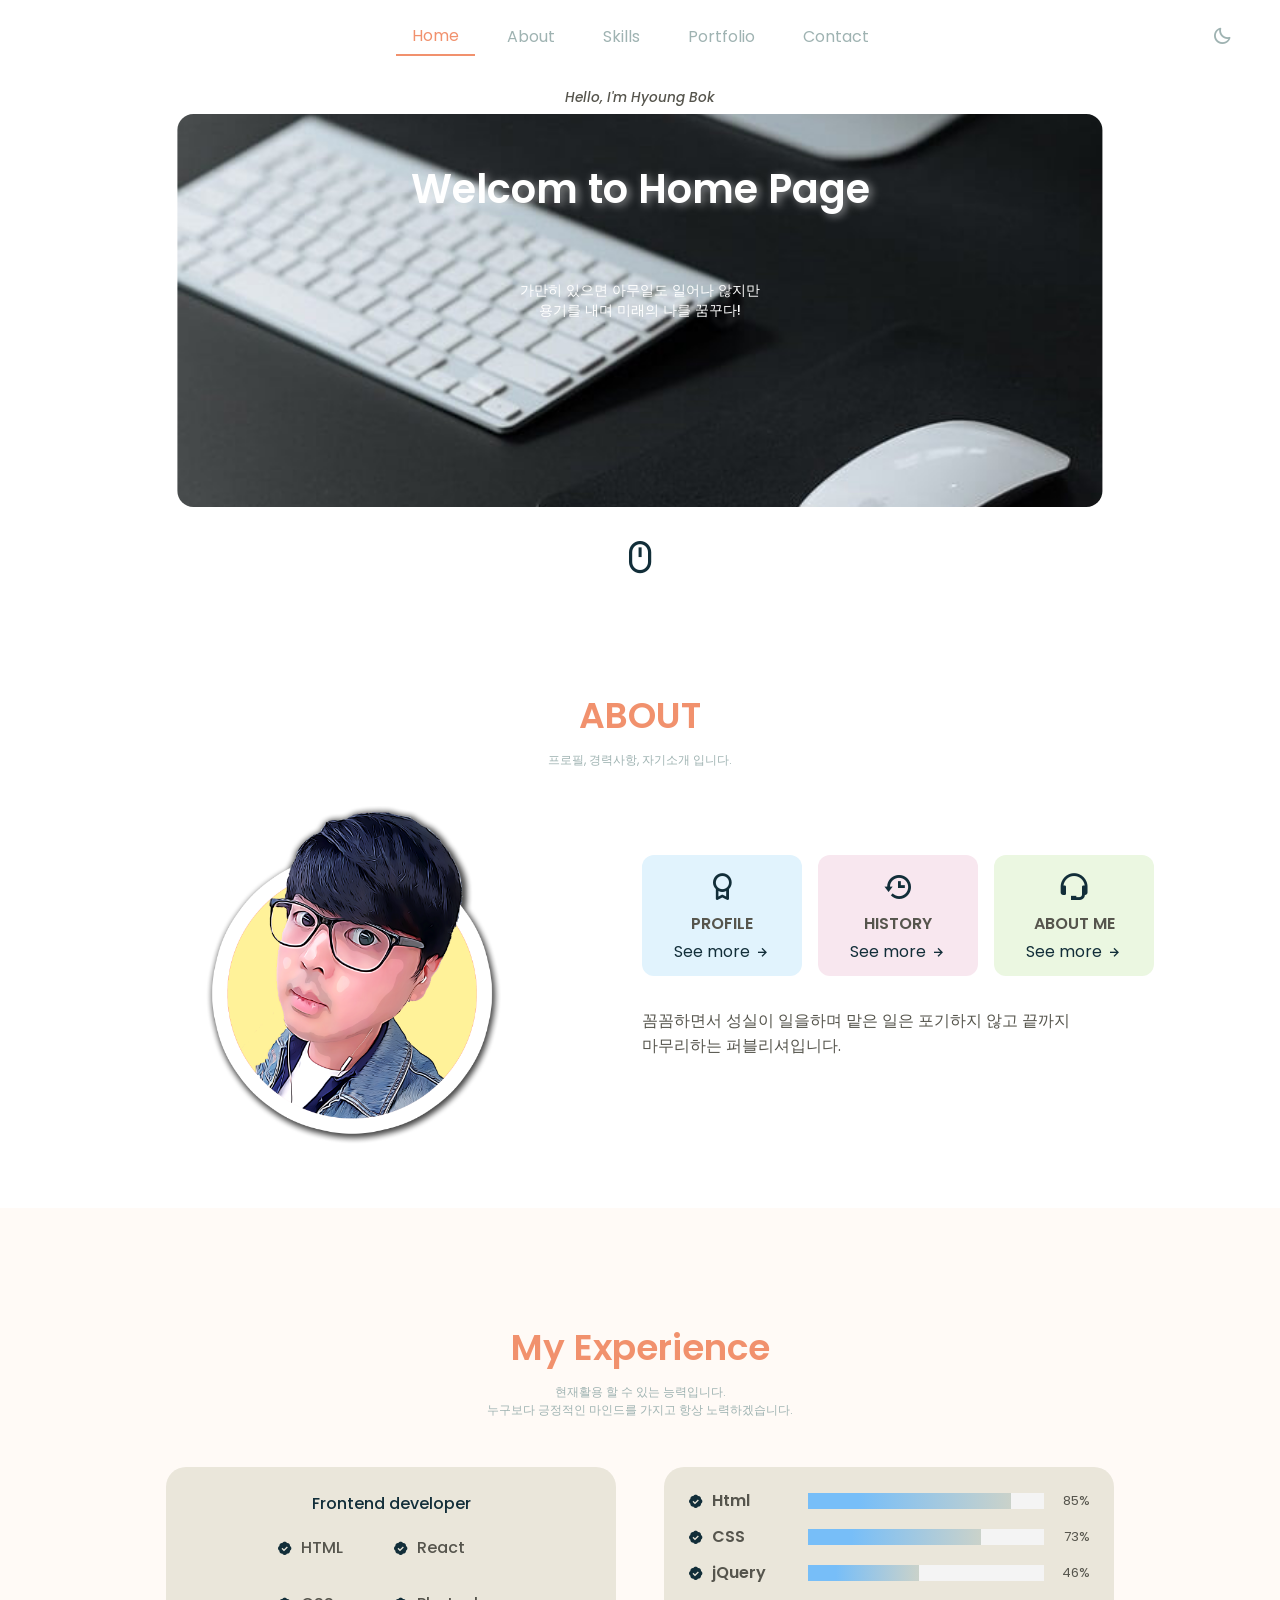
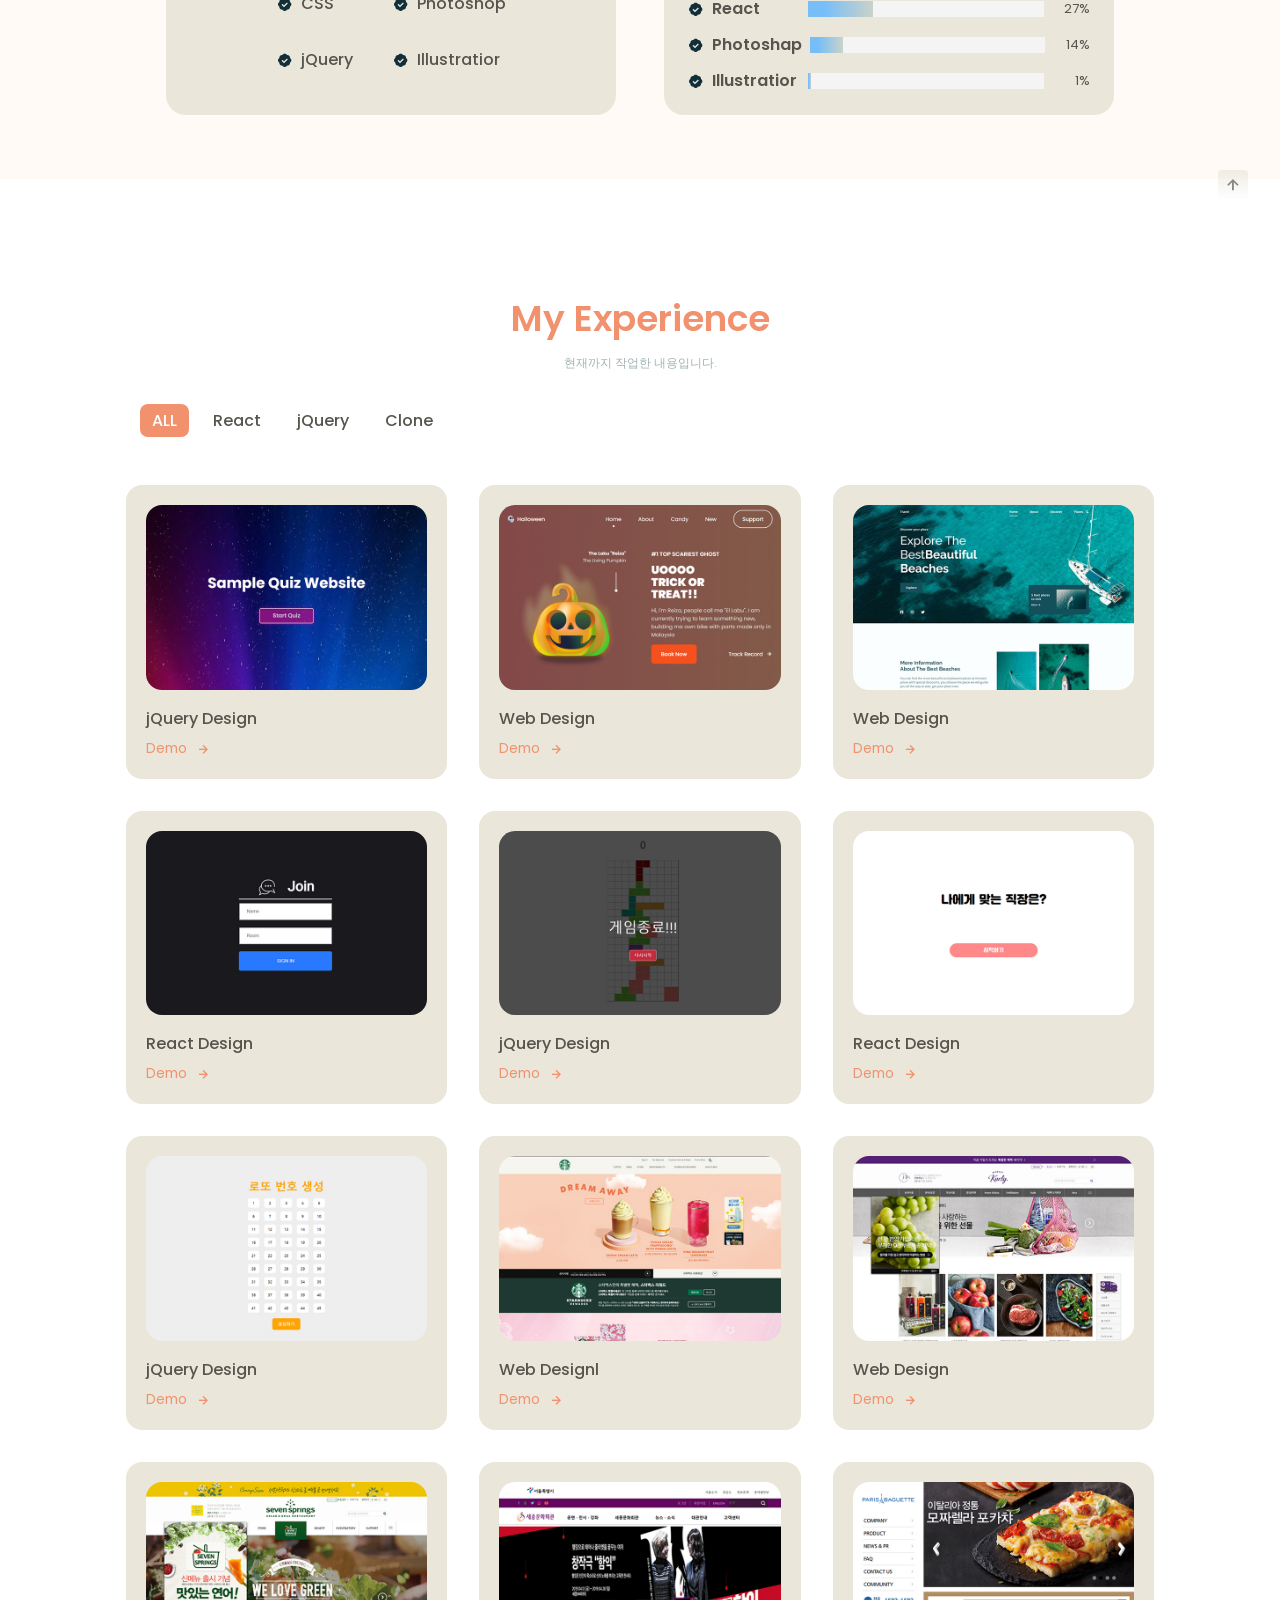
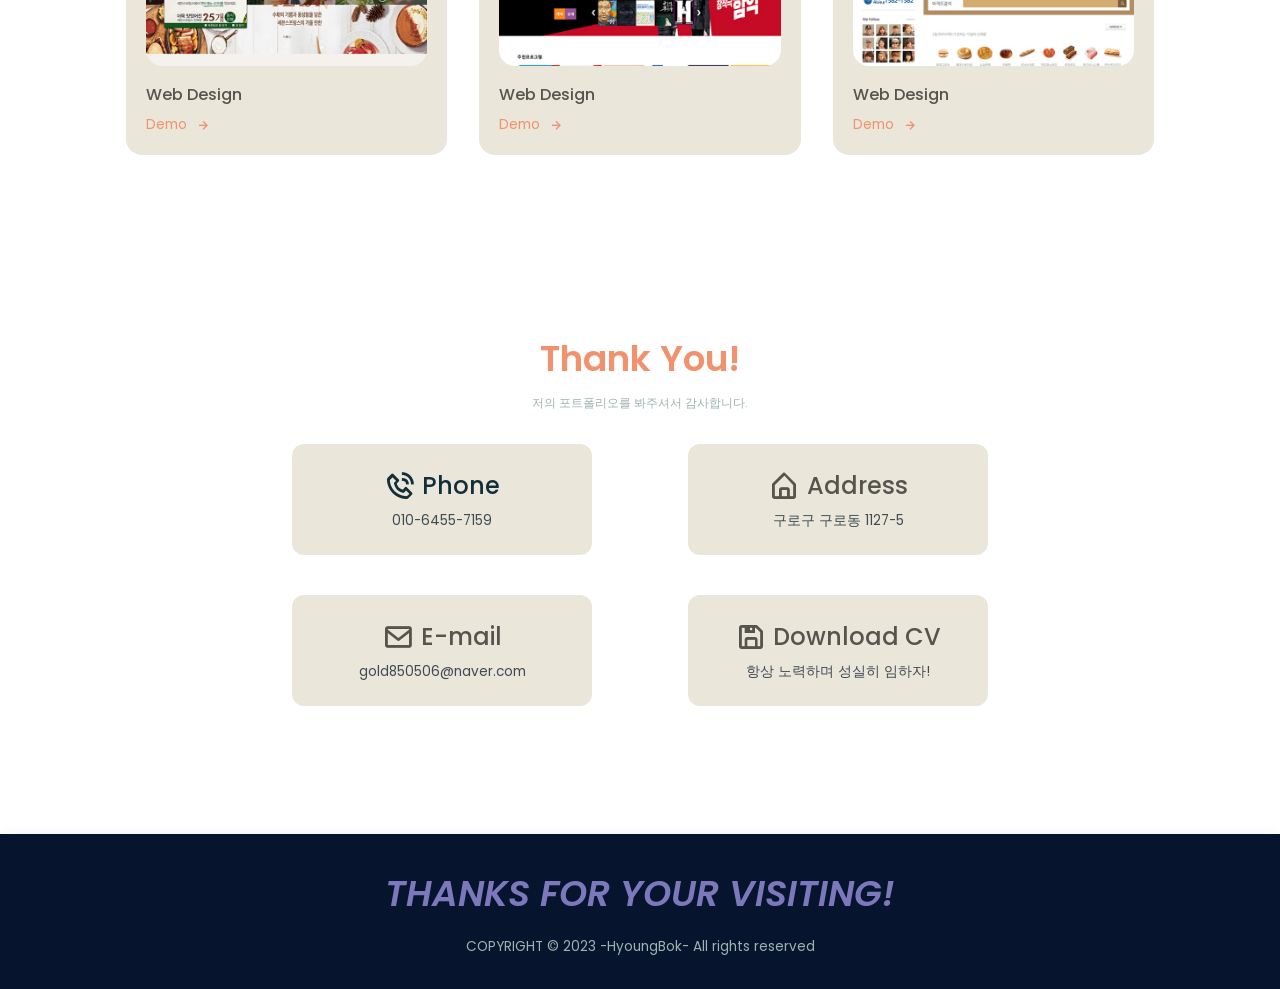
==== index.html @ 86f4a8cd "first commit" ====
<!DOCTYPE html>
<html lang="en">

<head>
	<meta charset="UTF-8">
	<meta http-equiv="X-UA-Compatible" content="IE=edge">
	<meta name="viewport" content="width=device-width, initial-scale=1.0">
	<link rel="shortcut icon" href="img/favicon.png" type="image/x-icon">
	<link href='https://unpkg.com/boxicons@2.1.4/css/boxicons.min.css' rel='stylesheet'> <!-- BOXICONS -->
	<link rel="stylesheet" href="css/base.css">
	
	<script src="js/jquery-1.9.1.min.js"></script>
	<script src="js/jquery.ba-throttle-debounce.js"></script> <!-- 그래프 -->
	<script src="js/mixitup.min.js"></script> <!-- 필터 -->
	<script src="js/script.js"></script>

	<title>형복이 포트폴리오</title>
</head>

<body>
	<div id="wrap">
		<div id="header" class="header">
			<nav class="nav container">
				<div class="nav_menu menu">
					<ul class="nav_list">
						<li class="nav_item">
							<a href="#home" class="nav_link active_link">
								<i class='bx bx-home-alt nav_icon'></i>
								<span class="nav_title">Home</span>
							</a>
						</li>
						<li class="nav_item">
							<a href="#about" class="nav_link">
								<i class='bx bx-user nav_icon'></i>
								<span class="nav_title">About</span>
							</a>
						</li>
						<li class="nav_item">
							<a href="#skills" class="nav_link">
								<i class='bx bx-book nav_icon'></i>
								<span class="nav_title">Skills</span>
							</a>
						</li>
						<li class="nav_item">
							<a href="#work" class="nav_link">
								<i class='bx bxs-briefcase-alt-2 nav_icon'></i>
								<span class="nav_title">Portfolio</span>
							</a>
						</li>
						<li class="nav_item">
							<a href="#contact" class="nav_link">
								<i class='bx bx-message-square-detail nav_icon'></i>
								<span class="nav_title">Contact</span>
							</a>
						</li>
					</ul>
				</div>
				<!-- Teme change button -->
				<input type="checkbox" name="them" id="them" class="check_box">
				<label for="them">
					<i class='bx bx-moon theme_button' id="theme_button"></i>
					<!-- <i class='bx bx-sun theme_button' id="theme_button"></i> -->
				</label>
			</nav>
		</div> 	<!-- // header end  -->

		<div id="main">
			<div id="home" class="home section">
				<div  class="home_container container">
					<div class="home_data">
						<p class="home_greeting">Hello, I'm Hyoung Bok</p>
						<p class="home_name">Welcom to Home Page</p>
						<p class="home_education">가만히 있으면 아무일도 일어나 않지만<br>용기를 내며 미래의 나를 꿈꾸다!</p>
					</div>
					<a href="#about" class="scroll">
						<i class='bx bx-mouse scroll_icon'></i>
					</a>
				</div>
			</div>	<!-- // home end  -->

			<div id="about" class="about section">
				<h2 class="section_title">ABOUT</h2>
				<span class="section_subtitle">프로필, 경력사항, 자기소개 입니다.</span>
				<div class="about_container container grid">
					<div class="about_img">
						<img src="img/hyoung.png" alt="이미지">
					</div>
					<div class="about_data">
						<div class="about_info">
							<div class="about_box box01">
								<i class='bx bx-award about_icon'></i>
								<h3 class="about_title">PROFILE</h3>
								<span class="about_button">See more<i class='bx bx-right-arrow-alt about_icon_btn' ></i></span>
								
								<div class="about_modal">
									<div class="about_modal_content">
										<i class='bx bx-x about_modal_close'></i>
										<h3 class="about_modal_title">PROFILE</h3>
										<ul class="about_modal_list">
											<li class="about_modal_item">
												<i class='bx bx-check about_modal_icon'></i>
												<p class="about_modal_info">
													이형복 (Lee Hyoung-Bok)
												</p>
											</li>
											<li class="about_modal_item">
												<i class='bx bx-check about_modal_icon'></i>
												<p class="about_modal_info">
													1985. 05. 06
												</p>
											</li>
											<li class="about_modal_item">
												<i class='bx bx-check about_modal_icon'></i>
												<p class="about_modal_info">
													코리아IT아카데미(프론트엔드 개발자과정) 수료
												</p>
											</li>
											<li class="about_modal_item">
												<i class='bx bx-check about_modal_icon'></i>
												<p class="about_modal_info">
													SBS컴퓨터아트학원(웹퍼블리셔) 수료
												</p>
											</li>
											<li class="about_modal_item">
												<i class='bx bx-check about_modal_icon'></i>
												<p class="about_modal_info">
													종로 솔데스트IT학원(JAVA,JSP, ORACLE, Eclipse, Javascript, Css) 활용한 자바 보안 코딩 빅데이터 개발자 양성과정 수료
												</p>
											</li>
											<li class="about_modal_item">
												<i class='bx bx-check about_modal_icon'></i>
												<p class="about_modal_info">
													대전 혜천전문대학 쥬얼리디자인과 졸업
												</p>
											</li>
										</ul>
									</div>
									<div class="dimmed"></div>
								</div> <!-- // modal end-->
							</div> <!-- // PROFILE end -->

							<div class="about_box  box02">
								<i class='bx bx-history about_icon'></i>
								<h3 class="about_title">HISTORY</h3>
								<span class="about_button">See more<i class='bx bx-right-arrow-alt about_icon_btn' ></i></span>
								
								<div class="about_modal">
									<div class="about_modal_content">
										<i class='bx bx-x about_modal_close'></i>
										<h3 class="about_modal_title">HISTORY</h3>
										<ul class="about_modal_list">
											<li class="about_modal_item">
												<i class='bx bx-check about_modal_icon'></i>
												<p class="about_modal_info">
													<b>2022. 05 ~ 2023. 07</b>하이웹솔루션 (웹 퍼블리싱)
												</p>
											</li>
											<li class="about_modal_item">
												<i class='bx bx-check about_modal_icon'></i>
												<p class="about_modal_info">
													<b>2019. 06 ~ 2021. 08</b>강자매 쇼핑몰 웹디자인(카페24, 포토샵, 상세페이지 작업, 팝업)
												</p>
											</li>
											<li class="about_modal_item">
												<i class='bx bx-check about_modal_icon'></i>
												<p class="about_modal_info">
													<b>2019. 03 ~ 2019.05</b>아르바이트 계약직(프론트앤드) 보조
												</p>
											</li>
											<li class="about_modal_item">
												<i class='bx bx-check about_modal_icon'></i>
												<p class="about_modal_info">
													<b>2017. 03 ~ 2018. 01</b>GMT (쥬얼리 - 3D프린터 납품⋅교육⋅유지보수)
												</p>
											</li>
											<li class="about_modal_item">
												<i class='bx bx-check about_modal_icon'></i>
												<p class="about_modal_info">
													<b>2016. 01 ~ 2017. 03</b>JND (쥬얼리 - 제품 상품 입⋅출고)
												</p>
											</li>
											<li class="about_modal_item">
												<i class='bx bx-check about_modal_icon'></i>
												<p class="about_modal_info">
													<b>2014. 01 ~ 2016. 01</b>에뿌쥬얼리 (쥬얼리 - 제품 상품 입⋅출고)
												</p>
											</li>
											<li class="about_modal_item">
												<i class='bx bx-check about_modal_icon'></i>
												<p class="about_modal_info">
													<b>2010. 01 ~ 2013. 12</b>주호 (쥬얼리 - 다이아몬드 매입⋅판매⋅감정대행)
												</p>
											</li>
										</ul>
									</div>
									<div class="dimmed"></div>
								</div> <!-- // modal end-->
							</div> <!-- // HISTORY end -->

							<div class="about_box  box03">
								<i class='bx bx-support about_icon'></i>
								<div class="about_title">ABOUT ME</div>
								<span class="about_button">
									See more<i class='bx bx-right-arrow-alt about_icon_btn' ></i>
								</span>

								<div class="about_modal">
									<div class="about_modal_content">
										<i class='bx bx-x about_modal_close'></i>

										<div class="about_modal_title">ABOUT ME</div>

										<ul class="about_modal_list">
											<li class="about_modal_item">
												<p class="about_modal_info">
													<b># Strengths</b>꼼꼼하면서도 세심하며 무언가를 시작하면 중간에 포기하는 것보다 마무리를 지으려고 하니 점점 주위 사람들한테 신뢰와 믿음을 얹게 되었습니다.
												</p>
											</li>
											
											<li class="about_modal_item">
												<p class="about_modal_info">
													<b># Weaknesses</b>꼼꼼하게 하고자 하니 조금 느리다고 생각할 수 있는 점입니다.
												</p>
											</li>
											
											<li class="about_modal_item">
												<p class="about_modal_info">
													<b># Opportunities</b>일에 능동적으로 임하여 회사나 제 자신을 발전할 수 있도록 항상 배우는 자세로 열심히 노력하겠습니다.
												</p>
											</li>
										</ul>
									</div>
									<div class="dimmed"></div>
								</div> <!-- // modal end-->
							</div> <!-- // ABOUT ME end -->
						</div>
						<p class="about_description">
							꼼꼼하면서 성실이 일을하며 맡은 일은 포기하지 않고 끝까지 마무리하는 퍼블리셔입니다.
						</p>
					</div>
				</div>
			</div>	<!-- // about end  -->

			<div id="skills" class="skills section">
				<h2 class="section_title">My Experience</h2>
				<span class="section_subtitle">현재활용 할 수 있는 능력입니다.<br>누구보다 긍정적인 마인드를 가지고 항상 노력하겠습니다.</span>
				<div class="skills_container container grid">
					<div class="skills_content">
						<h3 class="skills_title">Frontend developer</h3>

						<div class="skills_box">
							<div class="skills_group">
								<div class="skills_data">
									<i class='bx bxs-badge-check'></i>
									<div>
										<h3 class="skills_name">HTML</h3>
										<!-- <img src="img/skill_html.jpg" alt="Html"> -->
									</div>
								</div>

								<div class="skills_data">
									<i class='bx bxs-badge-check'></i>
									<div>
										<h3 class="skills_name">CSS</h3>
										<!-- <img src="img/skill_html.jpg" alt="Html"> -->
									</div>
								</div>
								<div class="skills_data">
									<i class='bx bxs-badge-check'></i>
									<div>
										<h3 class="skills_name">jQuery</h3>
										<!-- <img src="img/skill_html.jpg" alt="Html"> -->
									</div>
								</div>
							</div>

							<div class="skills_group">
								<div class="skills_data">
									<i class='bx bxs-badge-check'></i>
									<div>
										<h3 class="skills_name">React</h3>
										<!-- <img src="img/skill_html.jpg" alt="Html"> -->
									</div>
								</div>

								<div class="skills_data">
									<i class='bx bxs-badge-check'></i>
									<div>
										<h3 class="skills_name">Photoshop</h3>
										<!-- <img src="img/skill_html.jpg" alt="Html"> -->
									</div>
								</div>

								<div class="skills_data">
									<i class='bx bxs-badge-check'></i>
									<div>
										<h3 class="skills_name">Illustratior</h3>
										<!-- <img src="img/skill_html.jpg" alt="Html"> -->
									</div>
								</div>
							</div>
						</div>
					</div> <!-- // Frontend developer end-->
					
					<div class="graph_content">
						<div class="graph_group">
							<div class="graph_data">
								<i class='bx bxs-badge-check'></i>
								<span class="graph_name">Html</span>
								<div class="graph_bg graph01">
									<span class="graph_color graph_color01"></span>
								</div>
								<span class="skill_p"><span class="num">90</span>%</span>
							</div>
							<div class="graph_data">
								<i class='bx bxs-badge-check'></i>
								<span class="graph_name">CSS</span>
								<div class="graph_bg graph02">
									<span class="graph_color graph_color02"></span>
								</div>
								<span class="skill_p"><span class="num">90</span>%</span>
							</div>
							<div class="graph_data">
								<i class='bx bxs-badge-check'></i>
								<span class="graph_name">jQuery</span>
								<div class="graph_bg graph03">
									<span class="graph_color graph_color03"></span>
								</div>
								<span class="skill_p"><span class="num">80</span>%</span>
							</div>
							<div class="graph_data">
								<i class='bx bxs-badge-check'></i>
								<span class="graph_name">React</span>
								<div class="graph_bg graph04">
									<span class="graph_color graph_color04"></span>
								</div>
								<span class="skill_p"><span class="num">75</span>%</span>
							</div>
							<div class="graph_data">
								<i class='bx bxs-badge-check'></i>
								<span class="graph_name">Photoshap</span>
								<div class="graph_bg graph05">
									<span class="graph_color graph_color05"></span>
								</div>
								<span class="skill_p"><span class="num">90</span>%</span>
							</div>
							<div class="graph_data">
								<i class='bx bxs-badge-check'></i>
								<span class="graph_name">Illustratior</span>
								<div class="graph_bg graph06">
									<span class="graph_color graph_color06"></span>
								</div>
								<span class="skill_p"><span class="num">55</span>%</span>
							</div>
						</div>
					</div>
				</div>
			</div>	<!-- skills end  -->

			<div id="work" class="work section">
				<h2 class="section_title">My Experience</h2>
				<span class="section_subtitle">현재까지 작업한 내용입니다.</span>
				<div>
					<ul class="work_filters">
						<li class="work_item active_work" data-filter='all'><sapn>ALL</sapn></li>
						<li class="work_item" data-filter='.react'><span>React</span></li>
						<li class="work_item" data-filter='.jquery'><span>jQuery</span></li>
						<li class="work_item" data-filter='.design'><span>Clone</span></li>
					</ul>
				</div>
				<div>
					<ul class="work_container container grid">
						<li class="work_card mix design">
							<img src="img/quiz.jpg" alt="quiz" class="work_img">
							<span class="work_title">jQuery Design</span>
							<a href="project/quiz/index.html" target="_blank" class="work_button">
								Demo <i class='bx bx-right-arrow-alt work_icon'></i>
							</a>
						</li>
						<li class="work_card mix design">
							<img src="img/halloween.jpg" alt="할로윈" class="work_img">
							<span class="work_title">Web Design</span>
							<a href="project/Halloween-website/index.html" target="_blank" class="work_button">
								Demo <i class='bx bx-right-arrow-alt work_icon'></i>
							</a>
						</li>
						<li class="work_card mix design">
							<img src="img/website_dark&light.jpg" alt="웹사이트" class="work_img">
							<span class="work_title">Web Design</span>
							<a href="project/Website-dark&light/index.html" target="_blank" class="work_button">
								Demo <i class='bx bx-right-arrow-alt work_icon'></i>
							</a>
						</li>
						<li class="work_card mix react">
							<img src="img/chat.jpg" alt="채팅" class="work_img">	
							<span class="work_title">React Design</span>	
							<a href="https://chatting-sample.netlify.app/" target="_blank" class="work_button">
								Demo <i class='bx bx-right-arrow-alt work_icon'></i>
							</a>
						</li>
						<li class="work_card mix jquery">
							<img src="img/tetris.jpg" alt="게임" class="work_img">	
							<span class="work_title">jQuery Design</span>	
							<a href="project/Game/index.html" target="_blank" class="work_button">
								Demo <i class='bx bx-right-arrow-alt work_icon'></i>
							</a>
						</li>
						<li class="work_card mix react">
							<img src="img/job_mbti.jpg" alt="MBTI" class="work_img">	
							<span class="work_title">React Design</span>	
							<a href="https://job-mbti.netlify.app/" target="_blank" class="work_button">
								Demo <i class='bx bx-right-arrow-alt work_icon'></i>
							</a>
						</li>
						<li class="work_card mix jquery">
							<img src="img/lotto.jpg" alt="로또" class="work_img">	
							<span class="work_title">jQuery Design</span>	
							<a href="project/Lotto/index.html" target="_blank" class="work_button">
								Demo <i class='bx bx-right-arrow-alt work_icon'></i>
							</a>
						</li>
						<li class="work_card mix design">
							<img src="img/Starbucks.jpg" alt="스타벅스" class="work_img">
							<span class="work_title">Web Designl</span>
							<a href="project/Starbucks/index.html" target="_blank" class="work_button">
								Demo <i class='bx bx-right-arrow-alt work_icon'></i>
							</a>
						</li>
						<li class="work_card mix design">
							<img src="img/MarketKurly.jpg" alt="마켓컬리" class="work_img">
							<span class="work_title">Web Design</span>
							<a href="project/MarketKurly/index.html" target="_blank" class="work_button">
								Demo <i class='bx bx-right-arrow-alt work_icon' ></i>
							</a>
						</li>
						<li class="work_card mix design">
							<img src="img/SevenSprings.jpg" alt="세븐스프링스" class="work_img">	
							<span class="work_title">Web Design</span>	
							<a href="project/SevenSprings/index.html" target="_blank" class="work_button">
								Demo <i class='bx bx-right-arrow-alt work_icon'></i>
							</a>
						</li>
						<li class="work_card mix design">
							<img src="img/SejongCultural.jpg" alt="세종문화회관" class="work_img">	
							<span class="work_title">Web Design</span>	
							<a href="project/SejongCultural/index.html" target="_blank" class="work_button">
								Demo <i class='bx bx-right-arrow-alt work_icon'></i>
							</a>
						</li>
						<li class="work_card mix design">
							<img src="img/Paris.jpg" alt="파리바게트" class="work_img">	
							<span class="work_title">Web Design</span>	
							<a href="project/Paris/index.html" target="_blank" class="work_button">
								Demo <i class='bx bx-right-arrow-alt work_icon'></i>
							</a>
						</li>
					</ul>
				</div>
			</div>	<!-- // work end  -->

			<div id="contact" class="contact section">
				<h3 class="section_title">Thank You!</h3>
				<span class="section_subtitle">저의 포트폴리오를 봐주셔서 감사합니다.</span>
				<div class="contact_container container grid">
					<div class="contact_info">
						<div class="contact_card">
							<div class="contact_card_item phone">
								<i class='bx bx-phone-call contact_card_icon'></i>
								<h3 class="contact_card_title">Phone</h3>
							</div>
							<span class="contact_card_data">010-6455-7159</span>
						</div>
						<div class="contact_card">
							<div class="contact_card_item">
								<i class='bx bx-envelope contact_card_icon'></i>
								<h3 class="contact_card_title">E-mail</h3>
							</div>
							<span class="contact_card_data">gold850506@naver.com</span>
						</div>
					</div>
					<div class="contact_info">
						<div class="contact_card">
							<div class="contact_card_item">
								<i class='bx bx-home-alt contact_card_icon'></i>
								<h3 class="contact_card_title">Address</h3>
							</div>
							<span class="contact_card_data">구로구 구로동 1127-5</span>
						</div>
						<div class="contact_card">
							<a href="hyoungbok.pdf" target="_blank" class="cv_down">
								<i class="bx bx-save contact_card_icon"></i>
								<h3 class="contact_card_title">Download CV</h3>
							</a>
							<span class="contact_card_data">항상 노력하며 성실히 임하자!</span>
						</div>
					</div>
				</div>
			</div>	<!-- // contact end  -->

		</div> 	<!-- // main end  -->

		<div id="footer">
			<div class="footer_container container">
				<div class="footer_title">Thanks for your visiting!</div>
				<p class="footer_copy">COPYRIGHT &copy; 2023 -HyoungBok- All rights reserved</p>
			</div>
		</div> 	<!-- footer end  -->
		
		<div class="scroll_up" id="scroll_up">
			<i class='bx bx-up-arrow-alt scroll_up_icon' ></i>
		</div> <!-- // scroll_up end-->

	</div> 		<!-- wrap end  -->

	

	<!--=============== SCROLL REVEAL ===============-->
	<script src="js/scrollreveal.min.js"></script>
</body>

</html>
---- css/base.css ----
@charset "utf-8";
@import url("reset.css");
@import url("font.css");
@import url("style.css");
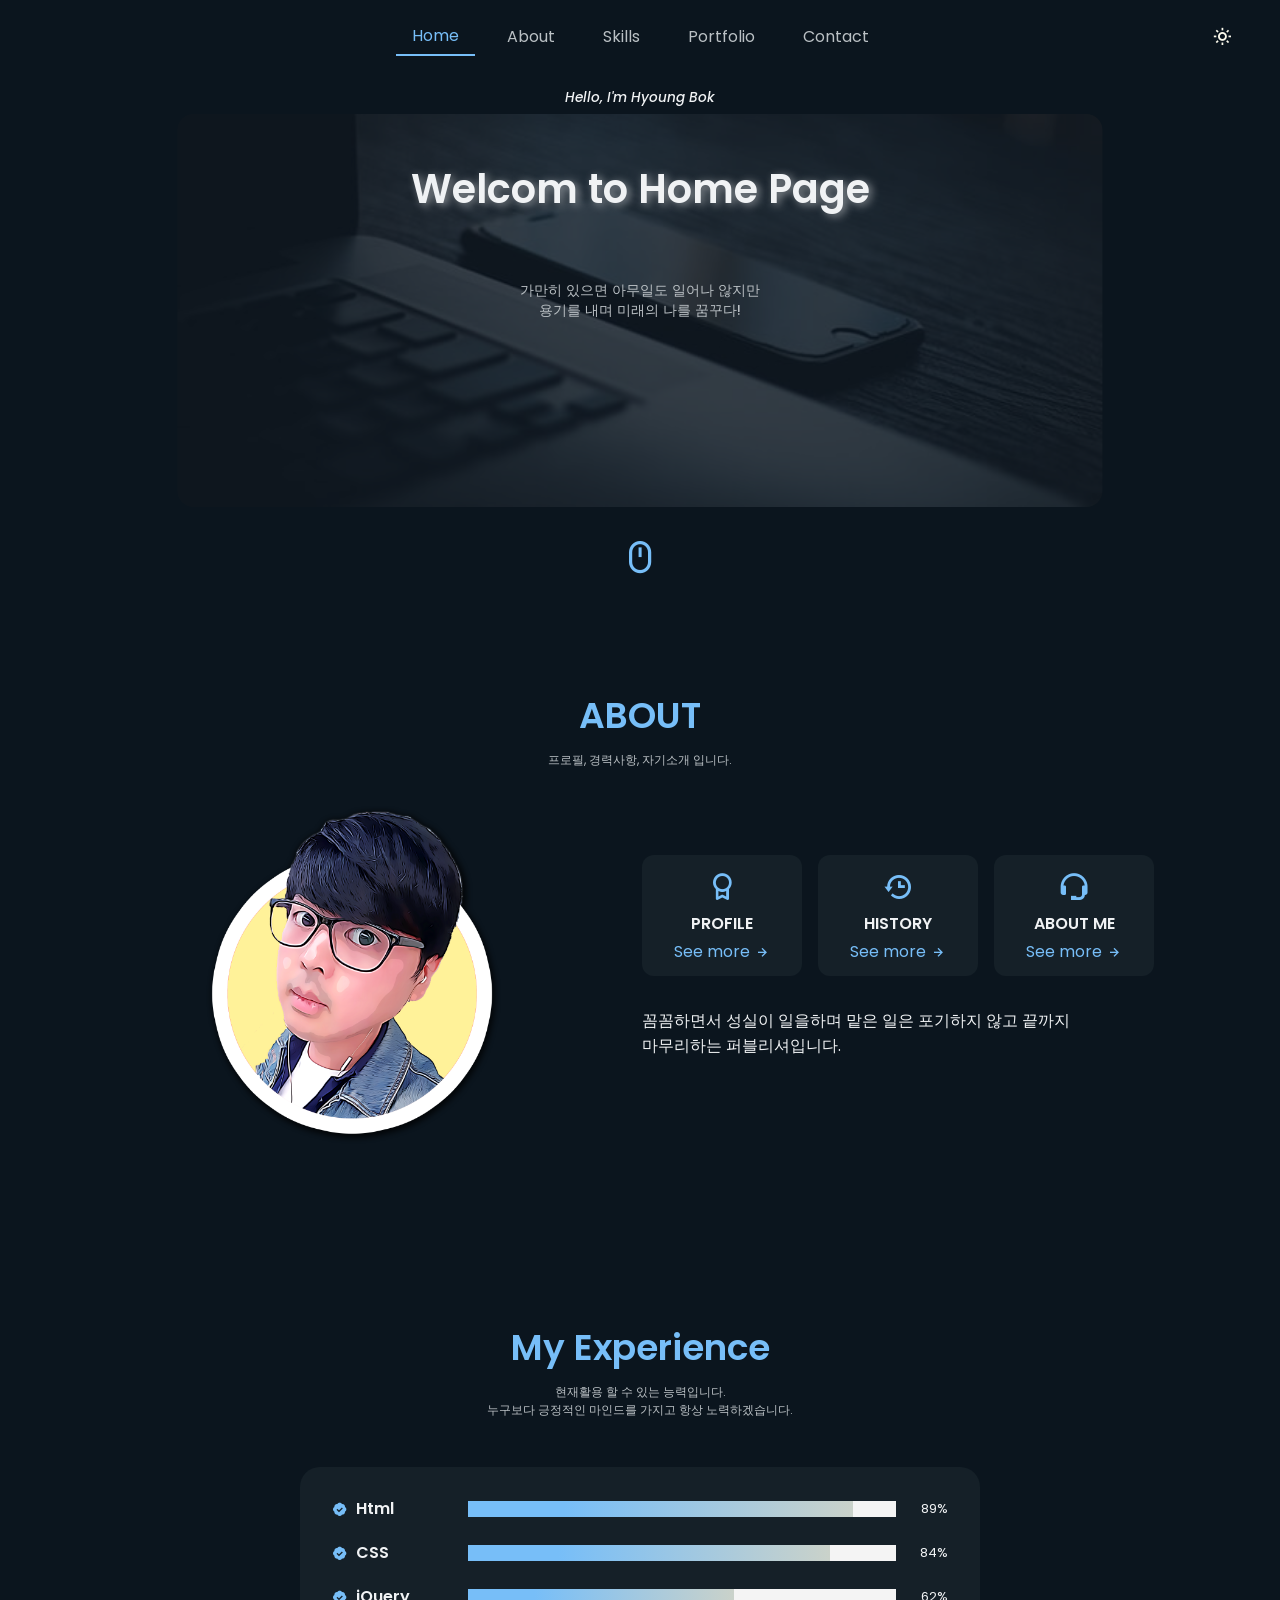
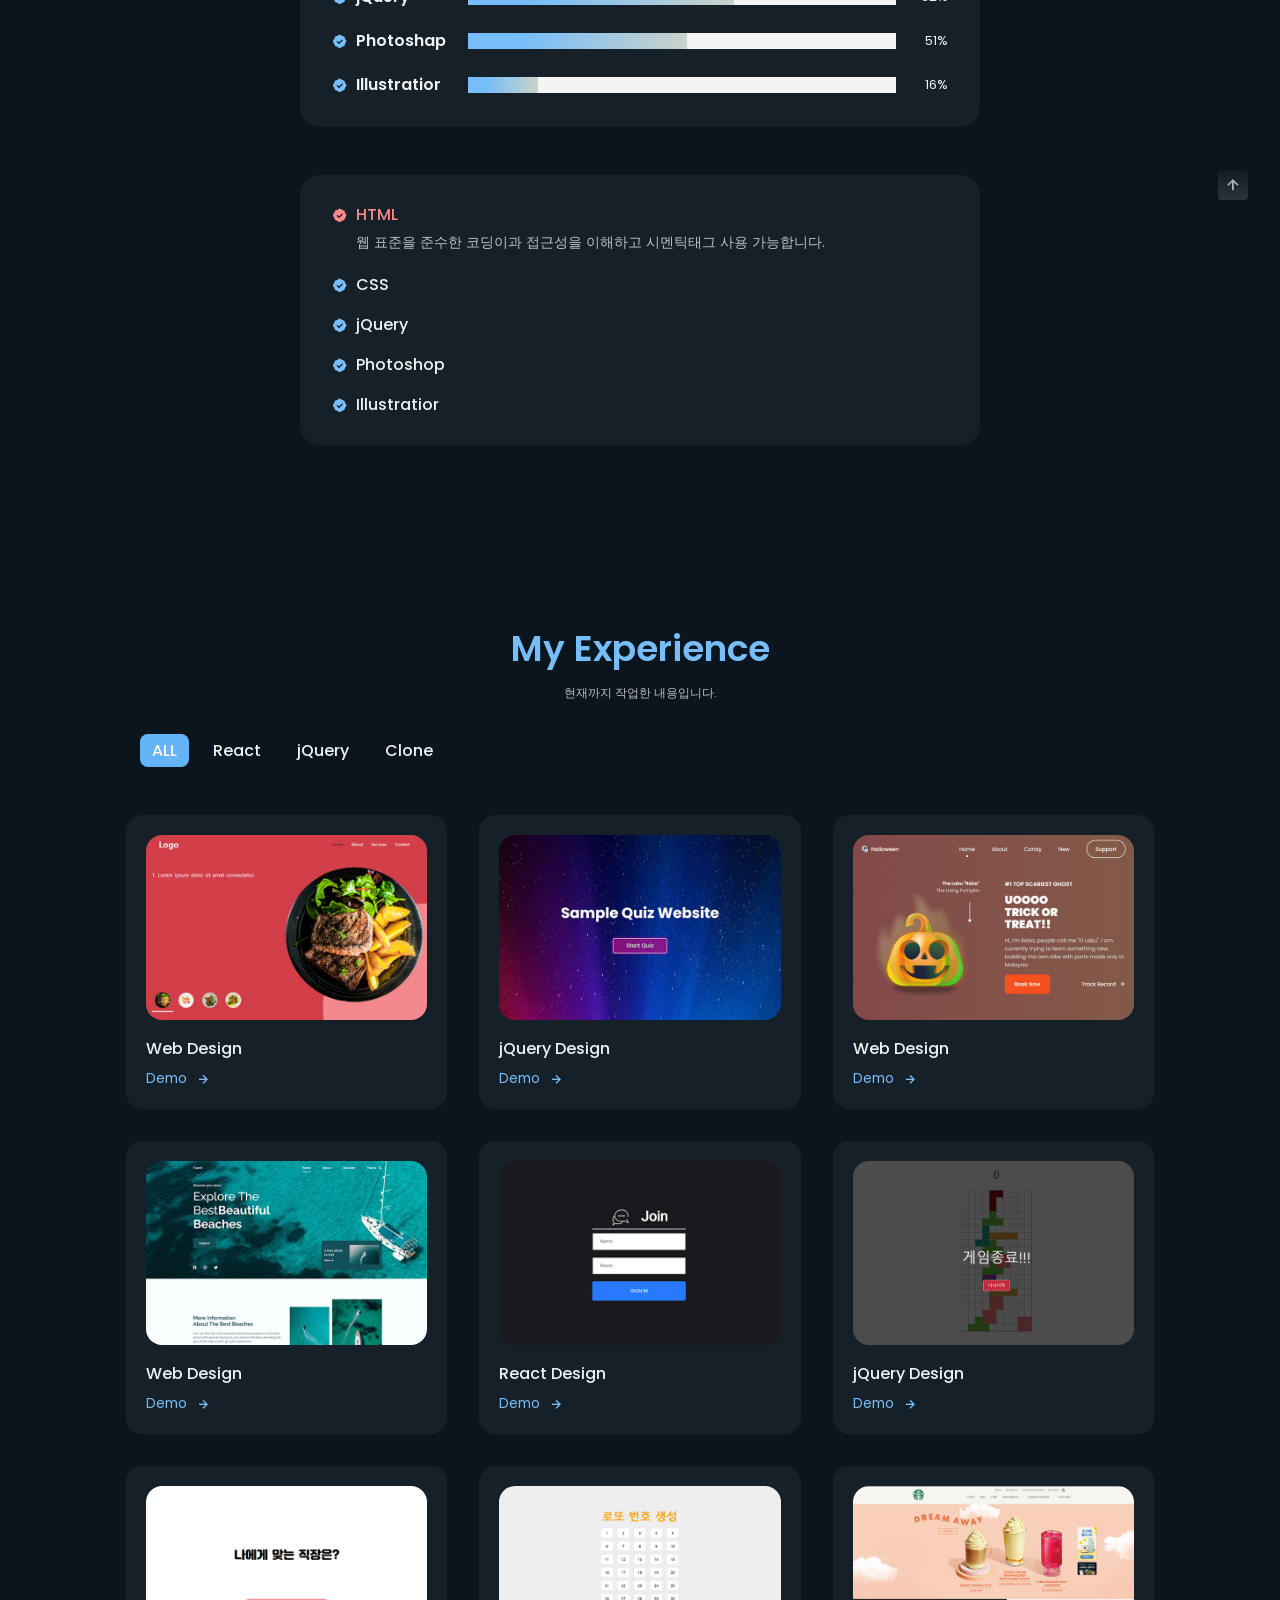
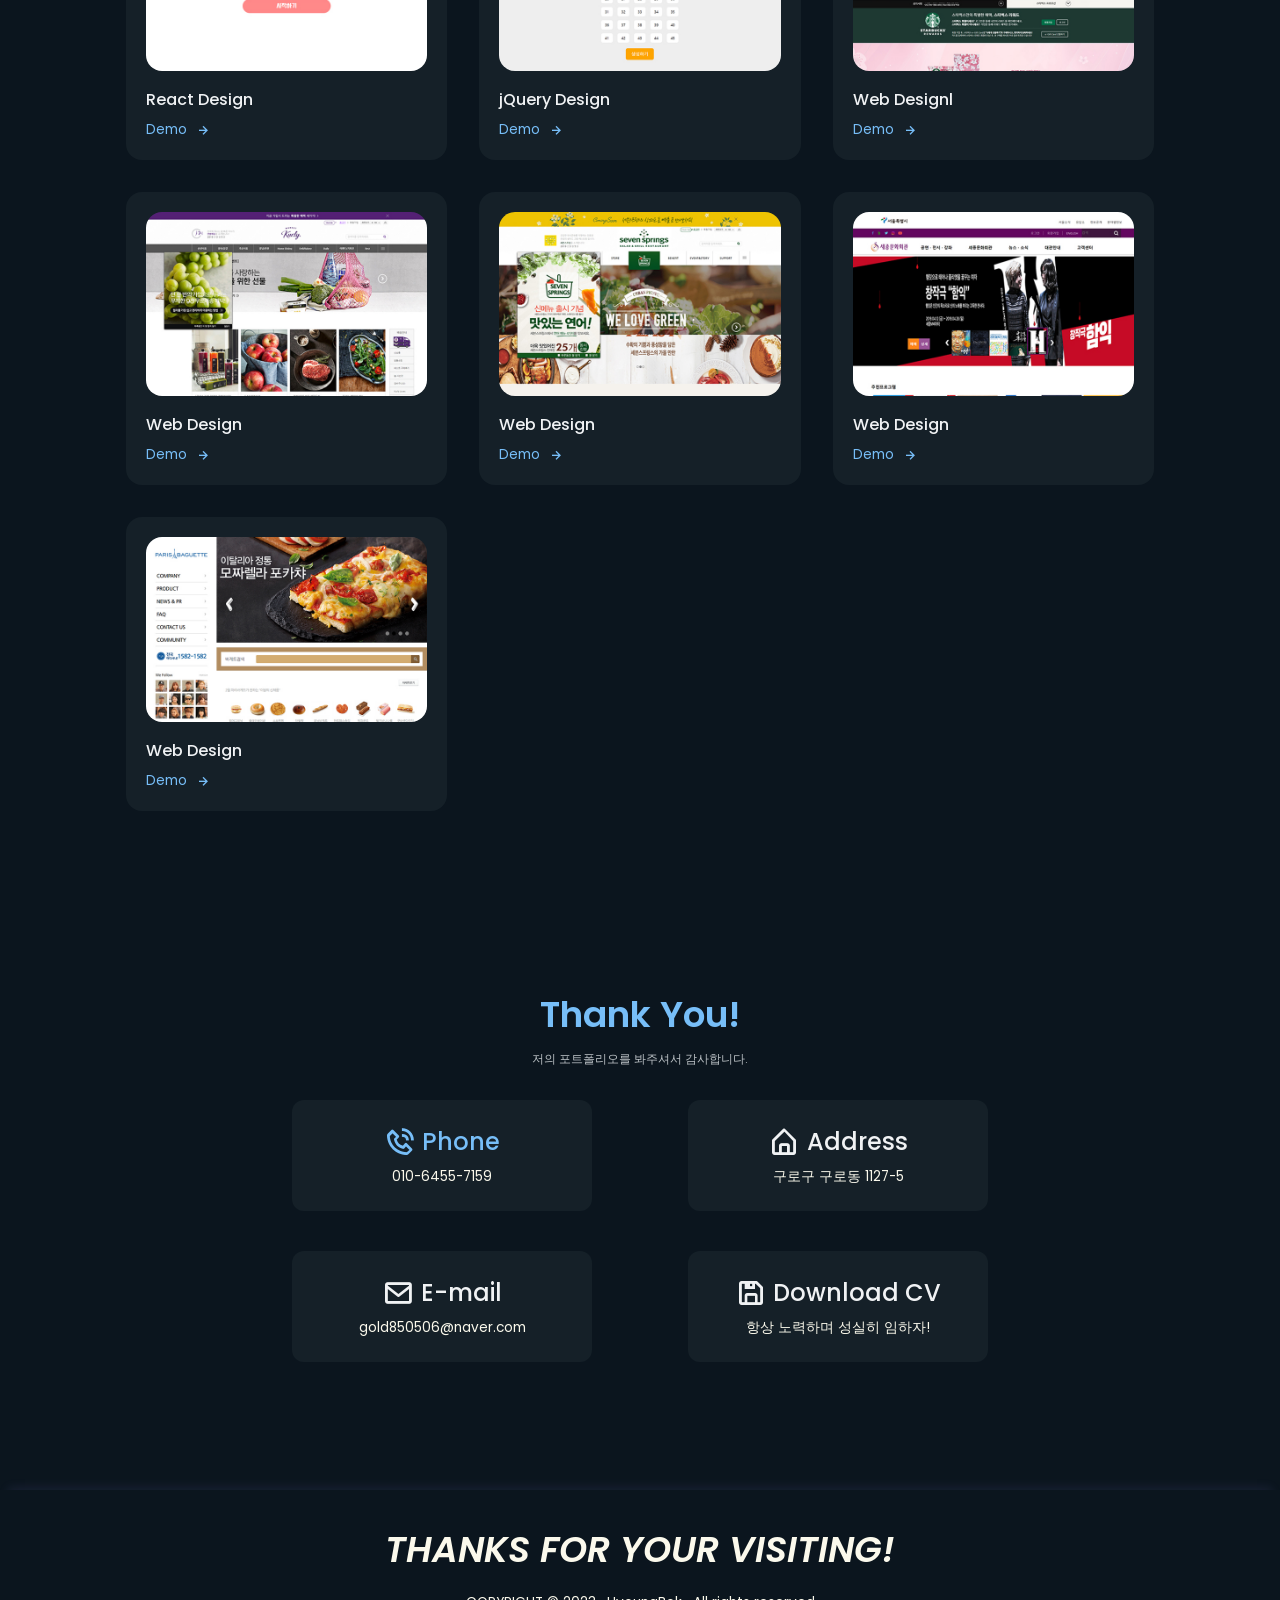
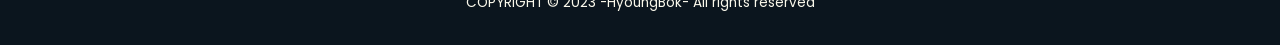
==== commit 643a9d93: "first commit" ====
--- a/index.html
+++ b/index.html
@@ -58,8 +58,8 @@
 				<!-- Teme change button -->
 				<input type="checkbox" name="them" id="them" class="check_box">
 				<label for="them">
-					<i class='bx bx-moon theme_button' id="theme_button"></i>
-					<!-- <i class='bx bx-sun theme_button' id="theme_button"></i> -->
+					<!-- <i class='bx bx-moon theme_button' id="theme_button"></i> -->
+					<i class='bx bx-sun theme_button' id="theme_button"></i>
 				</label>
 			</nav>
 		</div> 	<!-- // header end  -->
@@ -245,63 +245,7 @@
 				<h2 class="section_title">My Experience</h2>
 				<span class="section_subtitle">현재활용 할 수 있는 능력입니다.<br>누구보다 긍정적인 마인드를 가지고 항상 노력하겠습니다.</span>
 				<div class="skills_container container grid">
-					<div class="skills_content">
-						<h3 class="skills_title">Frontend developer</h3>
-
-						<div class="skills_box">
-							<div class="skills_group">
-								<div class="skills_data">
-									<i class='bx bxs-badge-check'></i>
-									<div>
-										<h3 class="skills_name">HTML</h3>
-										<!-- <img src="img/skill_html.jpg" alt="Html"> -->
-									</div>
-								</div>
-
-								<div class="skills_data">
-									<i class='bx bxs-badge-check'></i>
-									<div>
-										<h3 class="skills_name">CSS</h3>
-										<!-- <img src="img/skill_html.jpg" alt="Html"> -->
-									</div>
-								</div>
-								<div class="skills_data">
-									<i class='bx bxs-badge-check'></i>
-									<div>
-										<h3 class="skills_name">jQuery</h3>
-										<!-- <img src="img/skill_html.jpg" alt="Html"> -->
-									</div>
-								</div>
-							</div>
-
-							<div class="skills_group">
-								<div class="skills_data">
-									<i class='bx bxs-badge-check'></i>
-									<div>
-										<h3 class="skills_name">React</h3>
-										<!-- <img src="img/skill_html.jpg" alt="Html"> -->
-									</div>
-								</div>
-
-								<div class="skills_data">
-									<i class='bx bxs-badge-check'></i>
-									<div>
-										<h3 class="skills_name">Photoshop</h3>
-										<!-- <img src="img/skill_html.jpg" alt="Html"> -->
-									</div>
-								</div>
-
-								<div class="skills_data">
-									<i class='bx bxs-badge-check'></i>
-									<div>
-										<h3 class="skills_name">Illustratior</h3>
-										<!-- <img src="img/skill_html.jpg" alt="Html"> -->
-									</div>
-								</div>
-							</div>
-						</div>
-					</div> <!-- // Frontend developer end-->
-					
+										
 					<div class="graph_content">
 						<div class="graph_group">
 							<div class="graph_data">
@@ -328,14 +272,14 @@
 								</div>
 								<span class="skill_p"><span class="num">80</span>%</span>
 							</div>
-							<div class="graph_data">
+							<!-- <div class="graph_data">
 								<i class='bx bxs-badge-check'></i>
 								<span class="graph_name">React</span>
 								<div class="graph_bg graph04">
 									<span class="graph_color graph_color04"></span>
 								</div>
 								<span class="skill_p"><span class="num">75</span>%</span>
-							</div>
+							</div> -->
 							<div class="graph_data">
 								<i class='bx bxs-badge-check'></i>
 								<span class="graph_name">Photoshap</span>
@@ -350,10 +294,64 @@
 								<div class="graph_bg graph06">
 									<span class="graph_color graph_color06"></span>
 								</div>
-								<span class="skill_p"><span class="num">55</span>%</span>
+								<span class="skill_p"><span class="num">50</span>%</span>
 							</div>
 						</div>
 					</div>
+
+					<div class="skills_content">
+						<div class="skills_box">
+							<div class="skills_group">
+								<div class="skills_data active">
+									<i class='bx bxs-badge-check'></i>
+									<div>
+										<h3 class="skills_name">HTML</h3>
+										<p class="skills_text">웹 표준을 준수한 코딩이과 접근성을 이해하고 시멘틱태그 사용 가능합니다.</p>
+									</div>
+								</div>
+
+								<div class="skills_data">
+									<i class='bx bxs-badge-check'></i>
+									<div>
+										<h3 class="skills_name">CSS</h3>
+										<p class="skills_text">Html 구조의 디자인을 표현, 수정, 애니메이션 사용 가능합니다.</p>
+									</div>
+								</div>
+								<div class="skills_data">
+									<i class='bx bxs-badge-check'></i>
+									<div>
+										<h3 class="skills_name">jQuery</h3>
+										<p class="skills_text">기능을 구현과 플러그인을 사용 수정 및 재배치 하여 활용이 가능합니다.</p>
+									</div>
+								</div>
+								
+								<!-- <div class="skills_data">
+									<i class='bx bxs-badge-check'></i>
+									<div>
+										<h3 class="skills_name">React</h3>
+										<p class="skills_text">Lorem ipsum dolor sit amet consectetur adipisicing elit.</p>
+									</div>
+								</div> -->
+
+								<div class="skills_data">
+									<i class='bx bxs-badge-check'></i>
+									<div>
+										<h3 class="skills_name">Photoshop</h3>
+										<p class="skills_text">포토샵을 이용한 사진을 누끼, 보정과 이미지를 편집할 수 있습니다.</p>
+									</div>
+								</div>
+
+								<div class="skills_data">
+									<i class='bx bxs-badge-check'></i>
+									<div>
+										<h3 class="skills_name">Illustratior</h3>
+										<p class="skills_text">일러스트 기본적인 툴을 사용가능합니다.</p>
+									</div>
+								</div>
+							</div>
+						</div>
+					</div> <!-- // skills text end-->
+
 				</div>
 			</div>	<!-- skills end  -->
 
@@ -371,6 +369,13 @@
 				<div>
 					<ul class="work_container container grid">
 						<li class="work_card mix design">
+							<img src="img/bannerSlide.jpg" alt="bannerSlide" class="work_img">
+							<span class="work_title">Web Design</span>
+							<a href="project/bannerSlide/index.html" target="_blank" class="work_button">
+								Demo <i class='bx bx-right-arrow-alt work_icon'></i>
+							</a>
+						</li>
+						<li class="work_card mix design">
 							<img src="img/quiz.jpg" alt="quiz" class="work_img">
 							<span class="work_title">jQuery Design</span>
 							<a href="project/quiz/index.html" target="_blank" class="work_button">
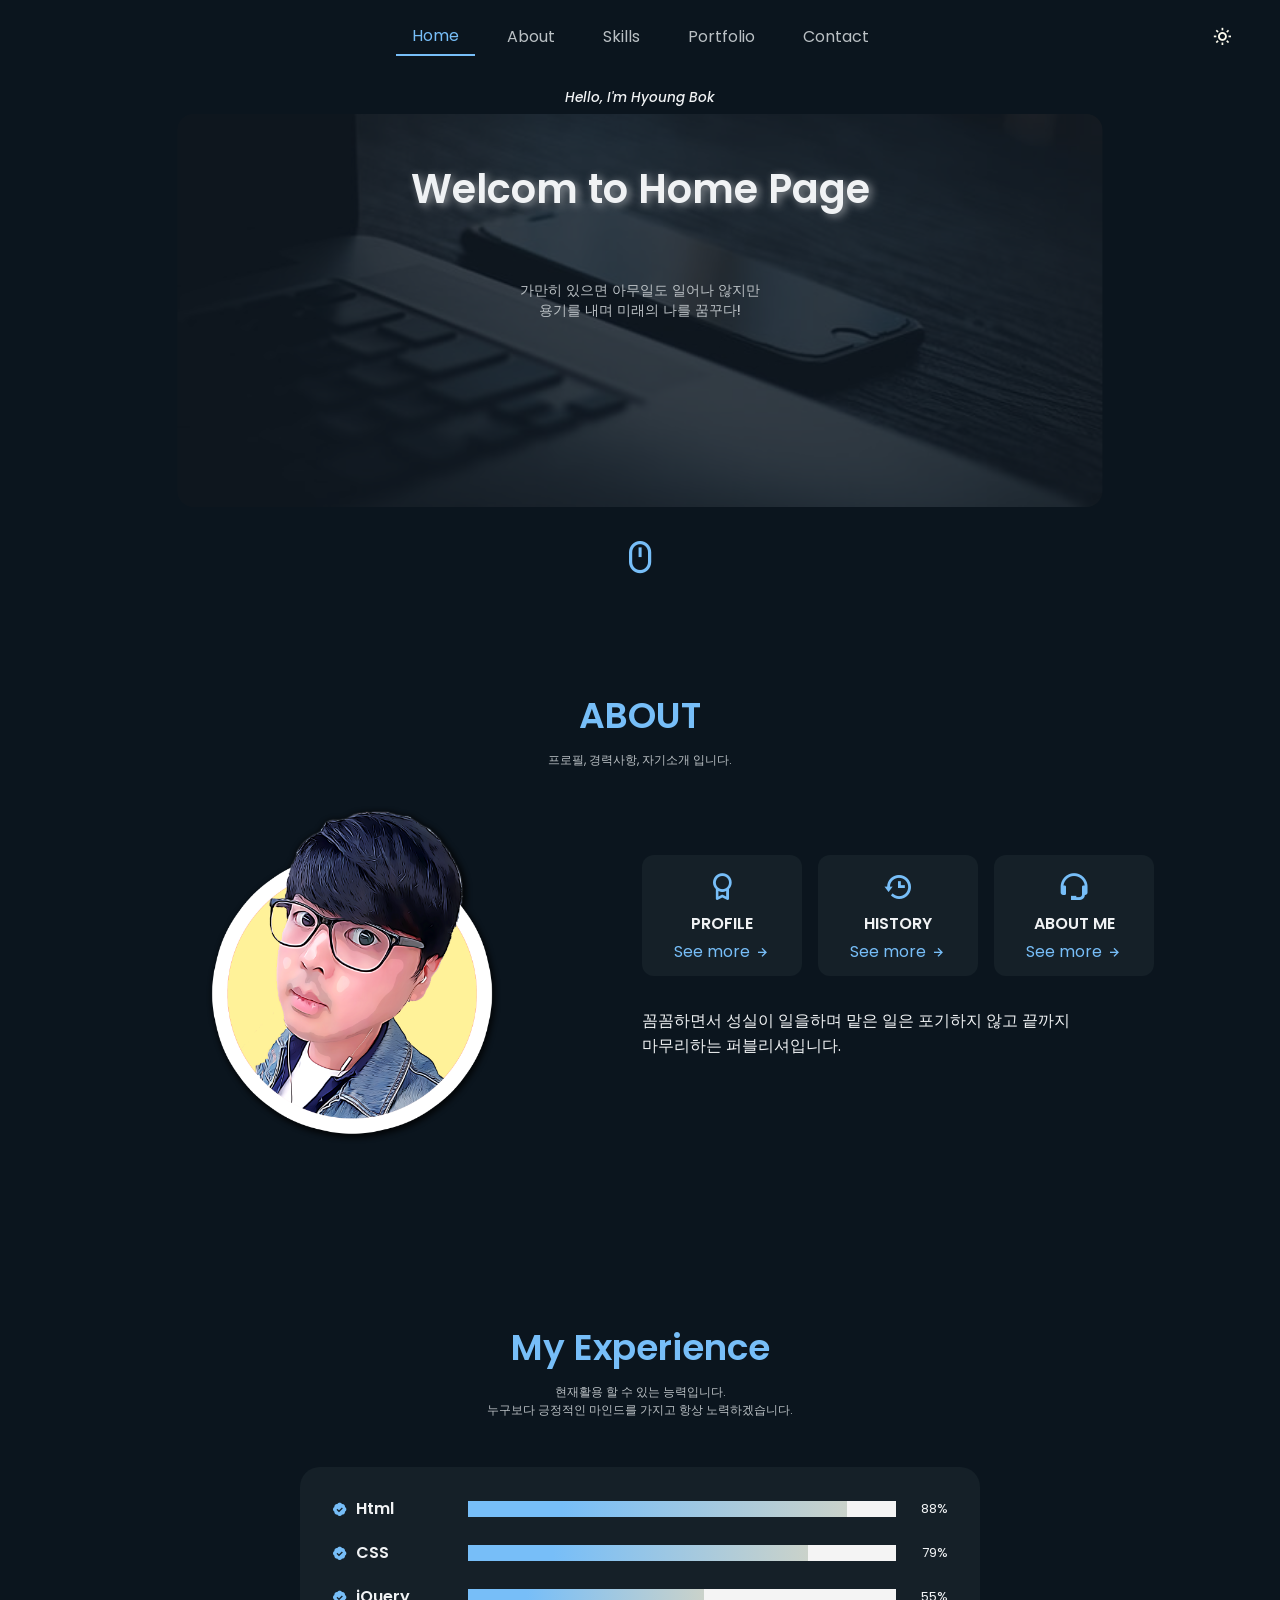
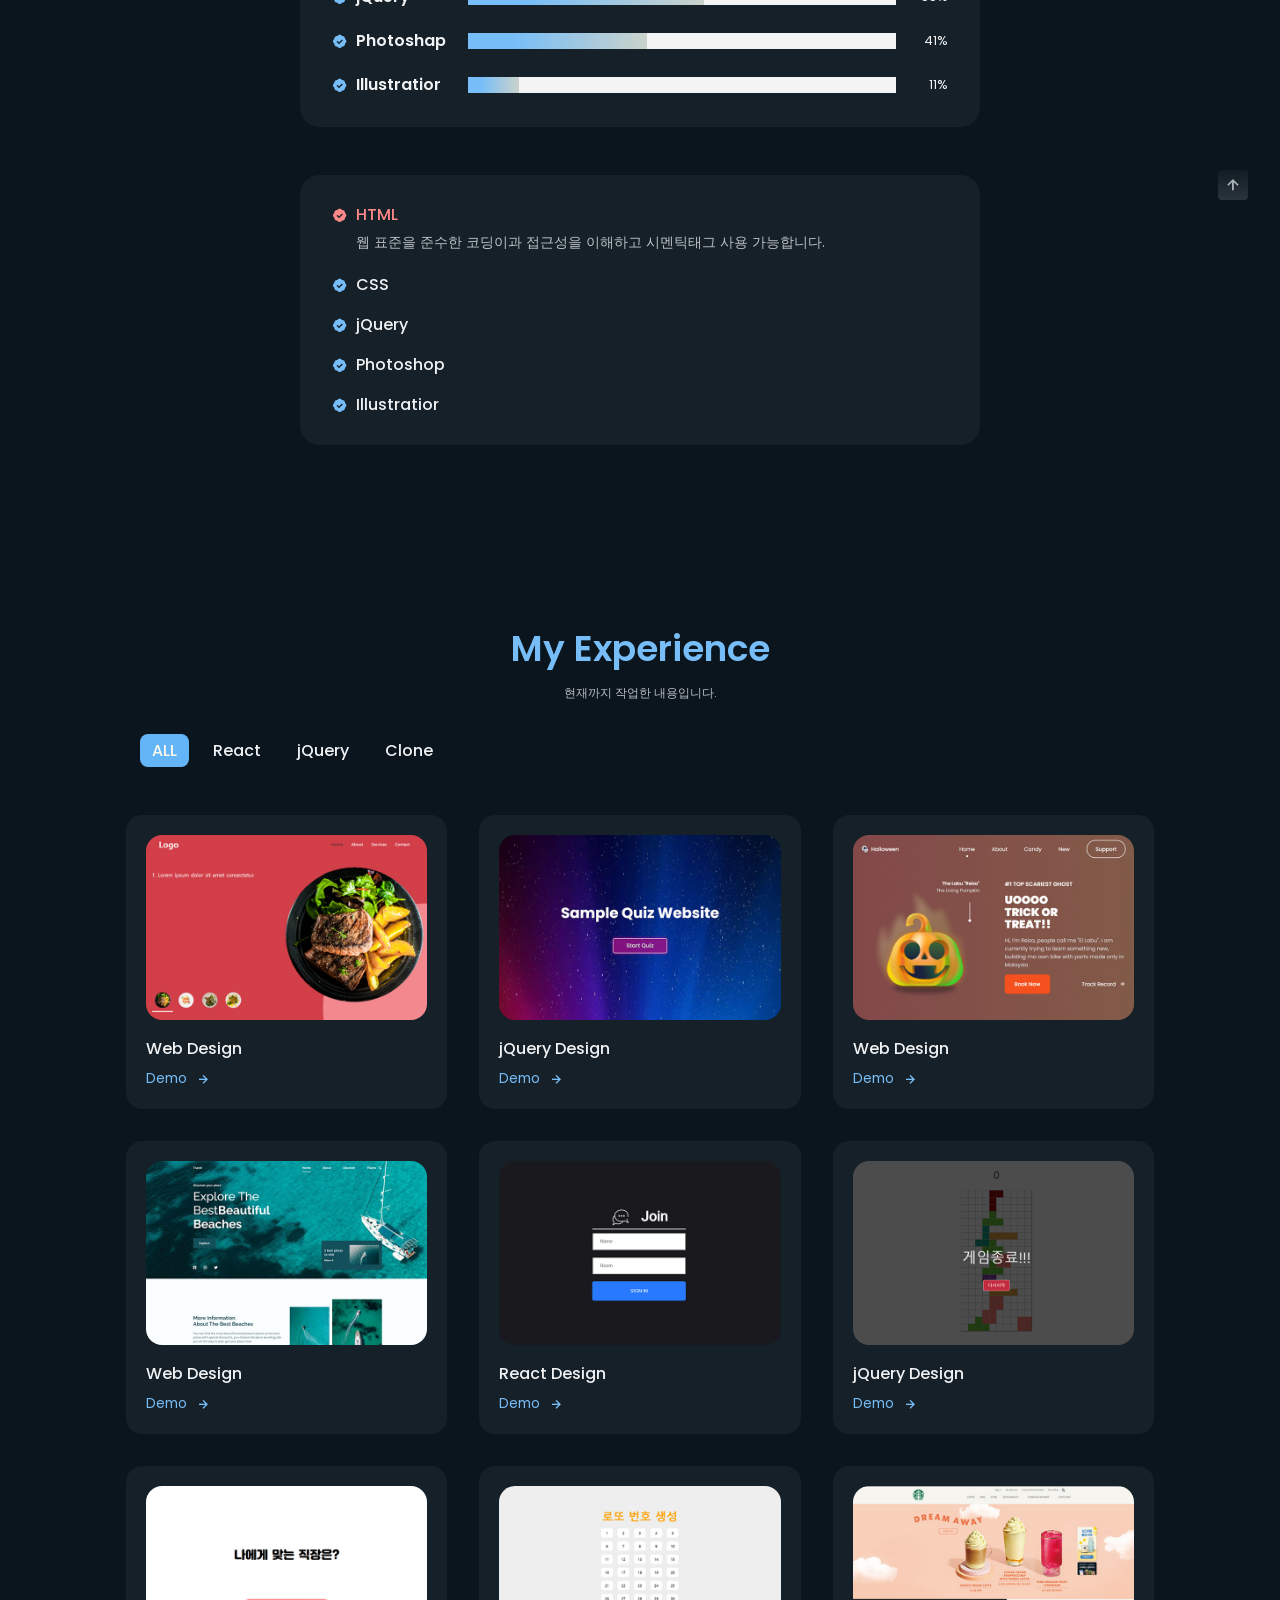
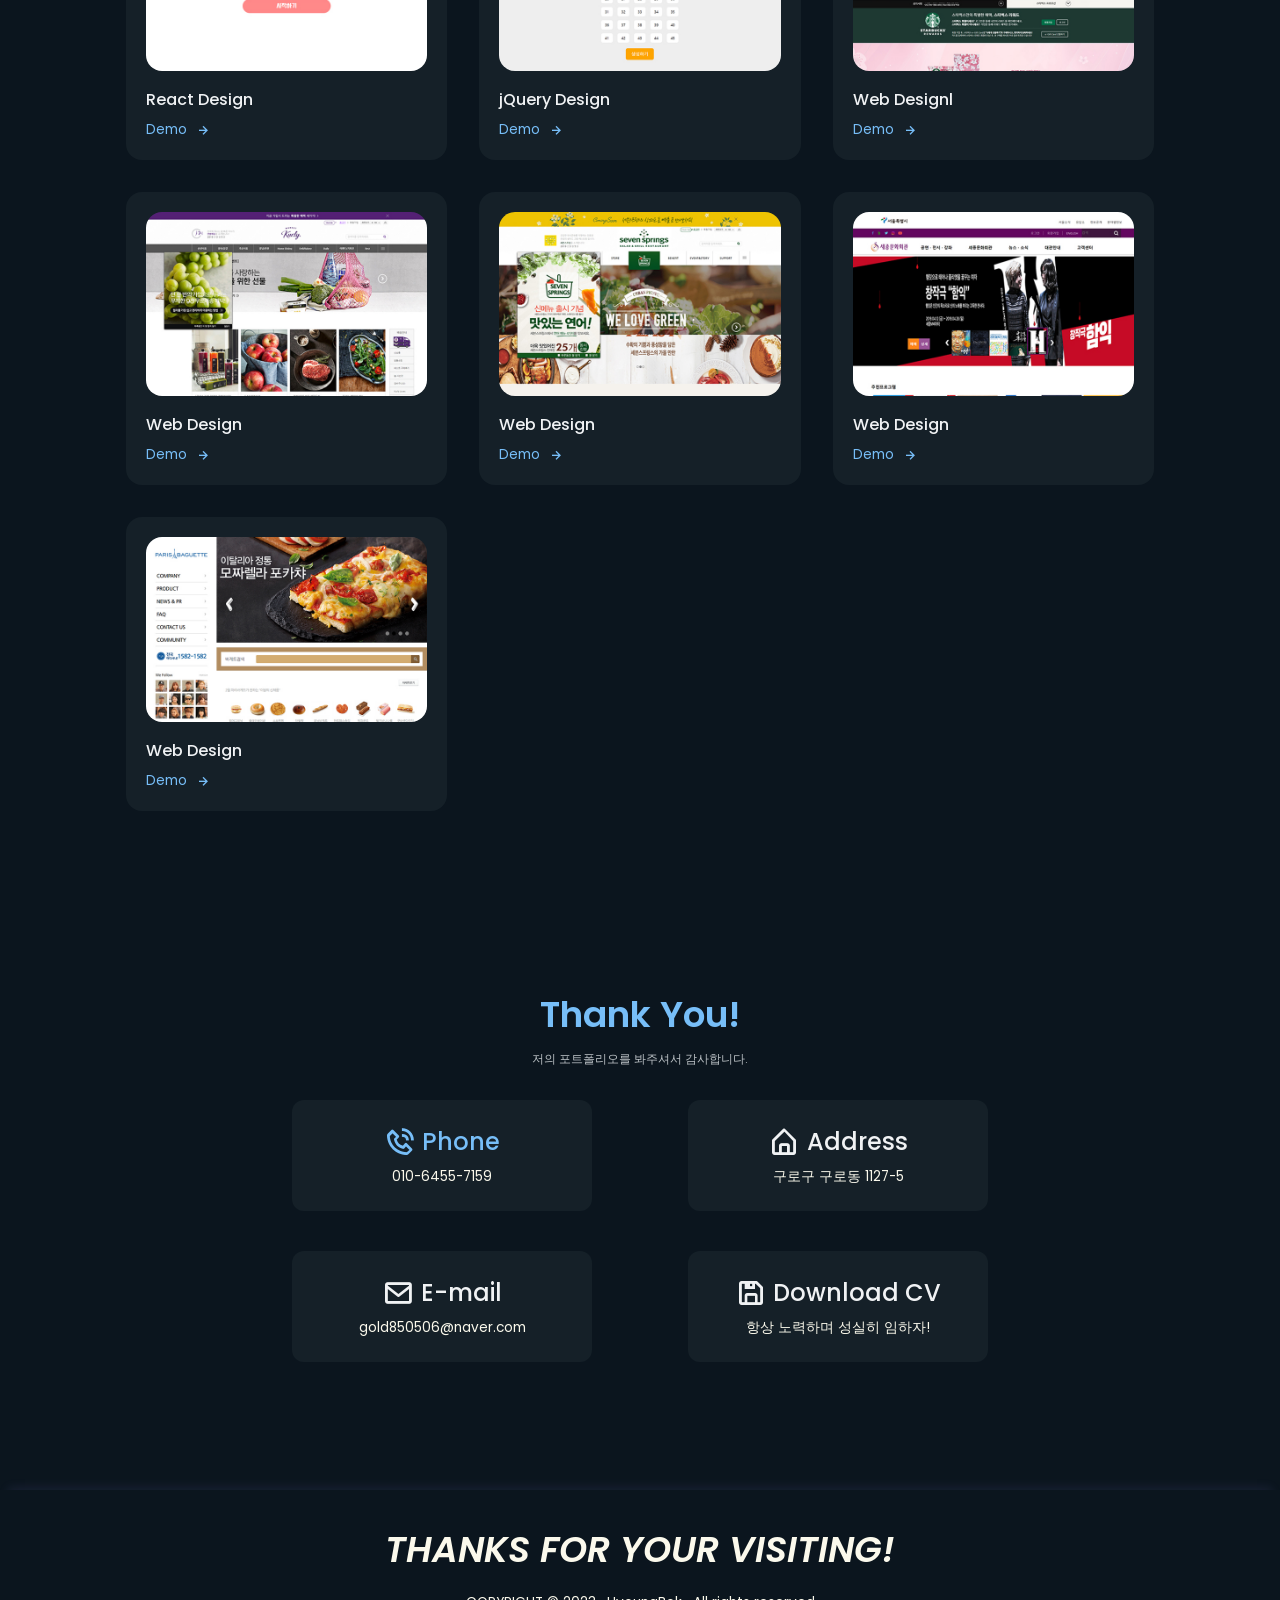
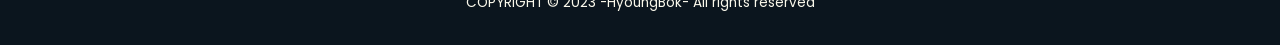
==== commit 9e5c61ec: "first commit" ====
--- a/index.html
+++ b/index.html
@@ -158,7 +158,7 @@
 											<li class="about_modal_item">
 												<i class='bx bx-check about_modal_icon'></i>
 												<p class="about_modal_info">
-													<b>2019. 06 ~ 2021. 08</b>강자매 쇼핑몰 웹디자인(카페24, 포토샵, 상세페이지 작업, 팝업)
+													<b>2019. 06 ~ 2021. 10</b>강자매 쇼핑몰 웹디자인(카페24, 포토샵, 상세페이지 작업, 팝업)
 												</p>
 											</li>
 											<li class="about_modal_item">
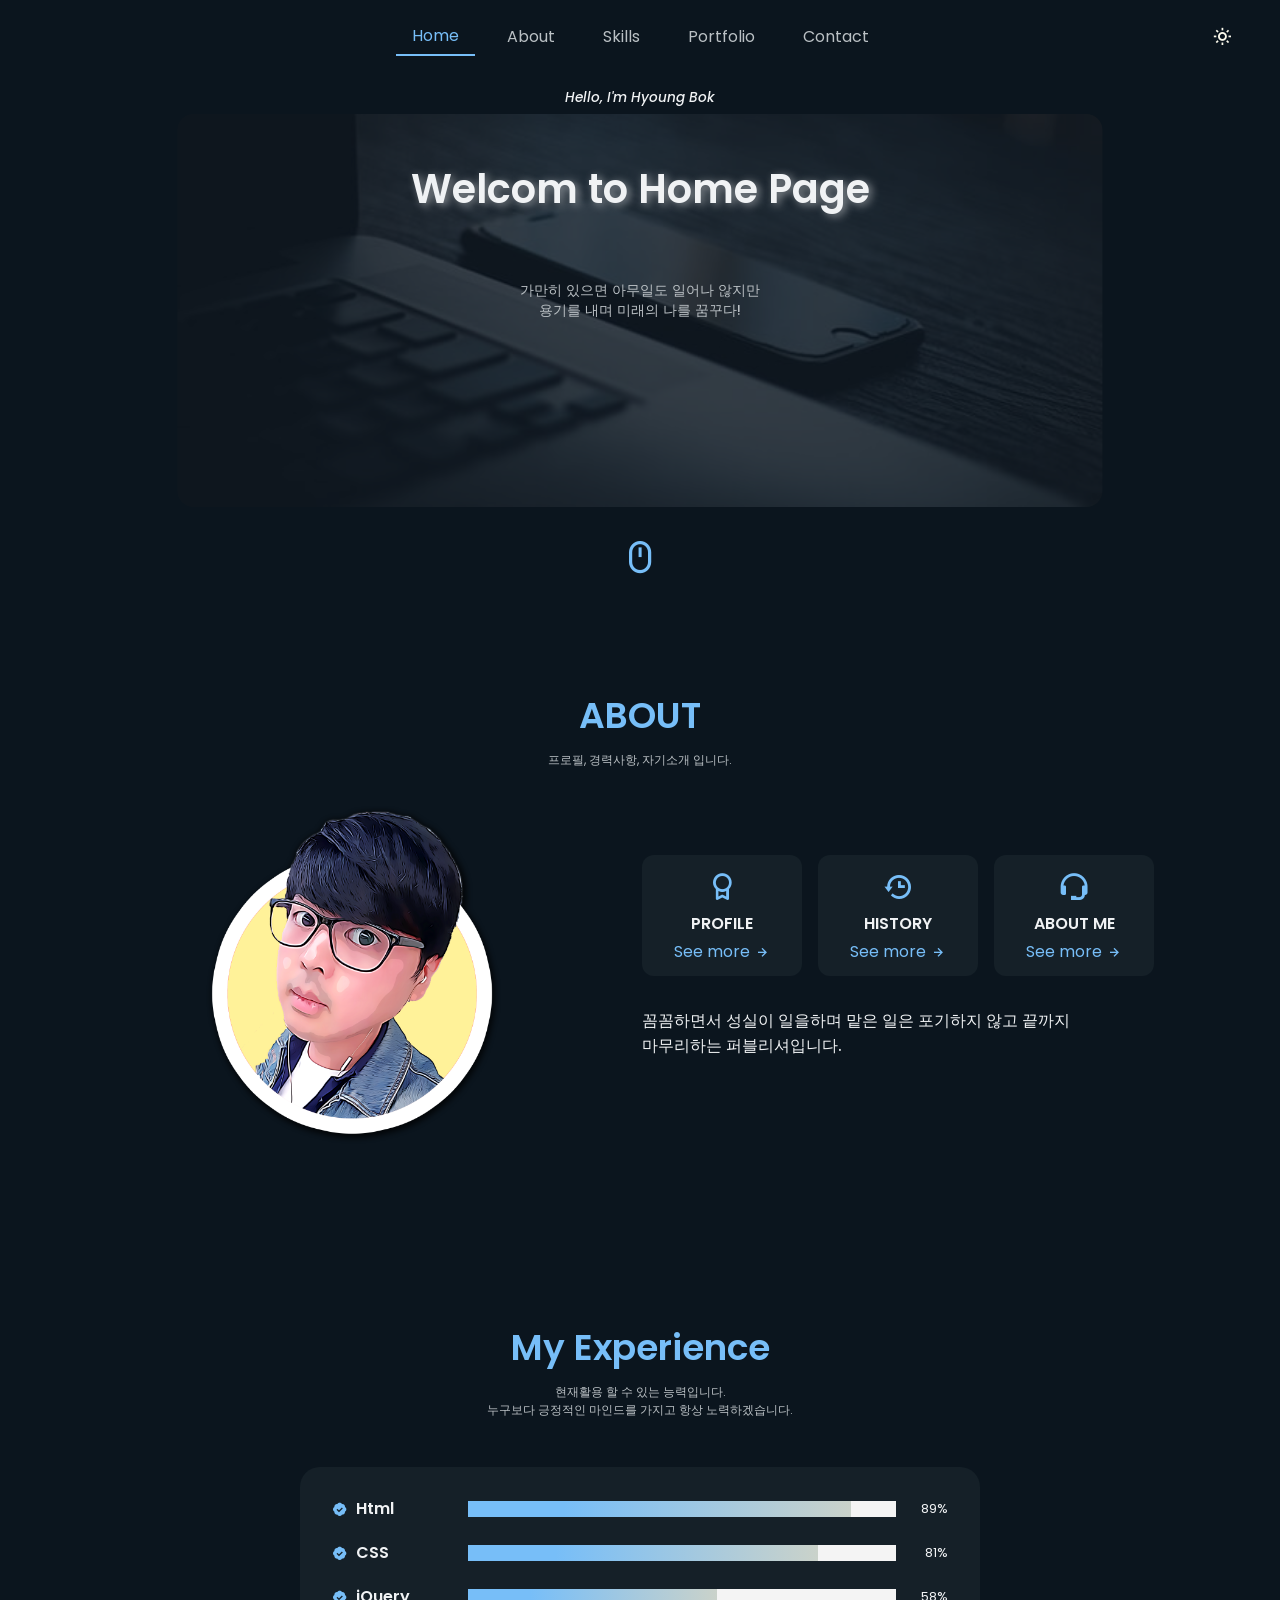
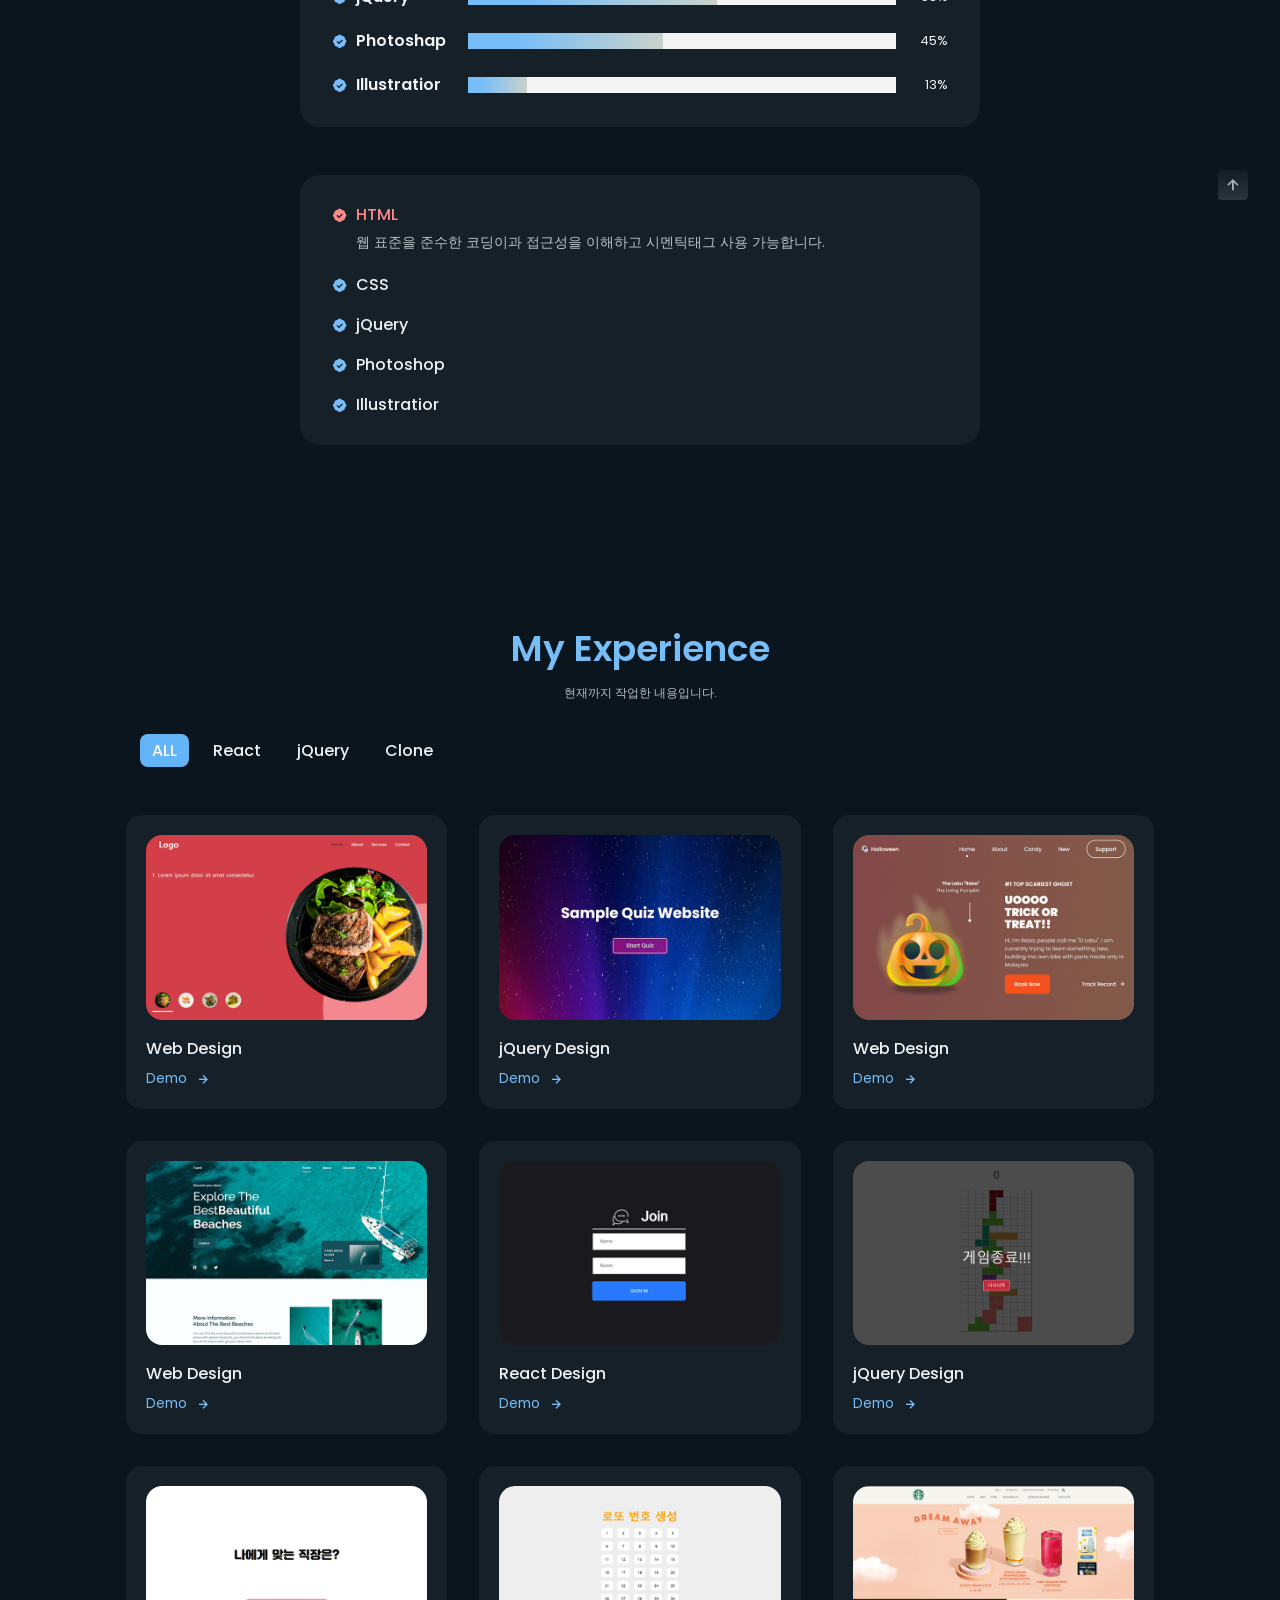
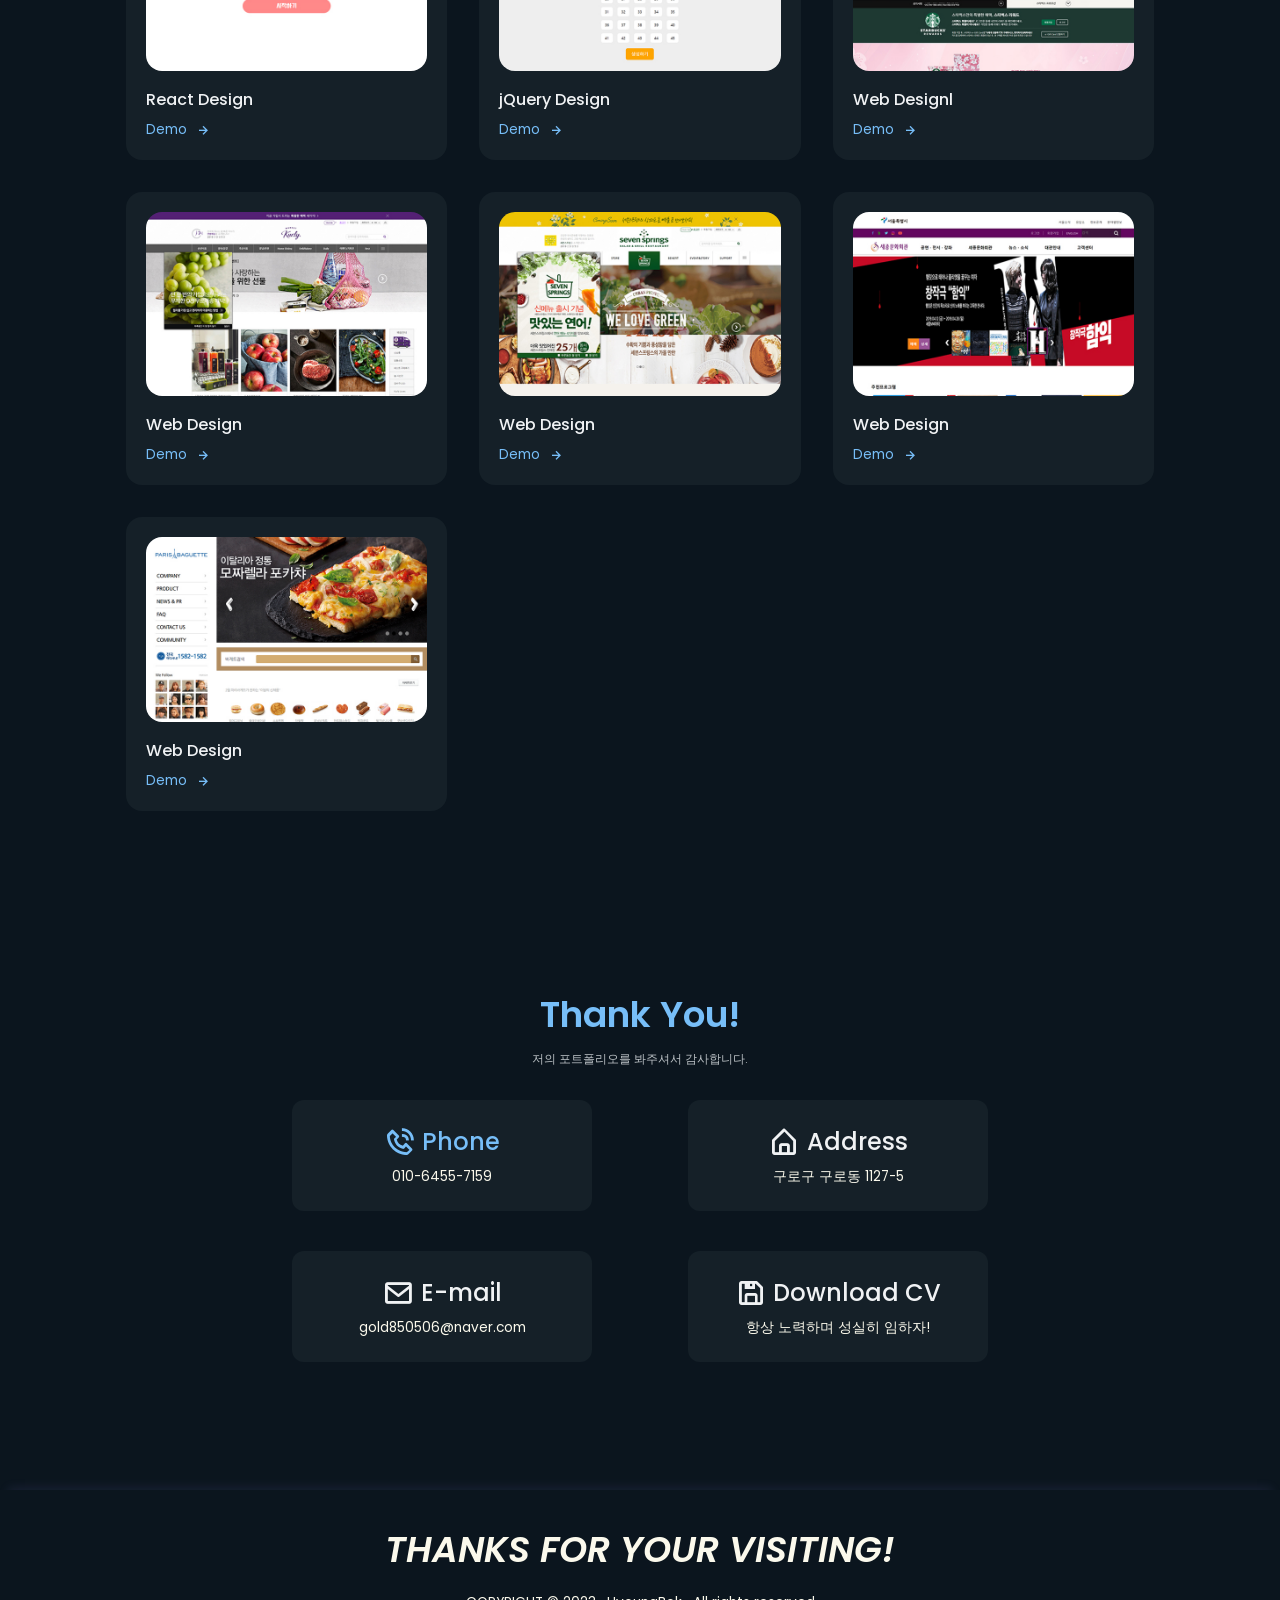
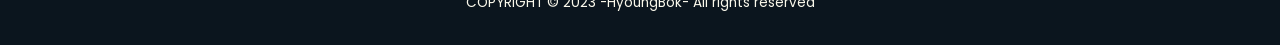
==== commit 32093473: "first commit" ====
--- a/index.html
+++ b/index.html
@@ -360,10 +360,10 @@
 				<span class="section_subtitle">현재까지 작업한 내용입니다.</span>
 				<div>
 					<ul class="work_filters">
-						<li class="work_item active_work" data-filter='all'><sapn>ALL</sapn></li>
-						<li class="work_item" data-filter='.react'><span>React</span></li>
-						<li class="work_item" data-filter='.jquery'><span>jQuery</span></li>
-						<li class="work_item" data-filter='.design'><span>Clone</span></li>
+						<li class="work_item active_work" data-filter='all'>ALL</li>
+						<li class="work_item" data-filter='.react'>React</li>
+						<li class="work_item" data-filter='.jquery'>jQuery</li>
+						<li class="work_item" data-filter='.design'>Clone</li>
 					</ul>
 				</div>
 				<div>
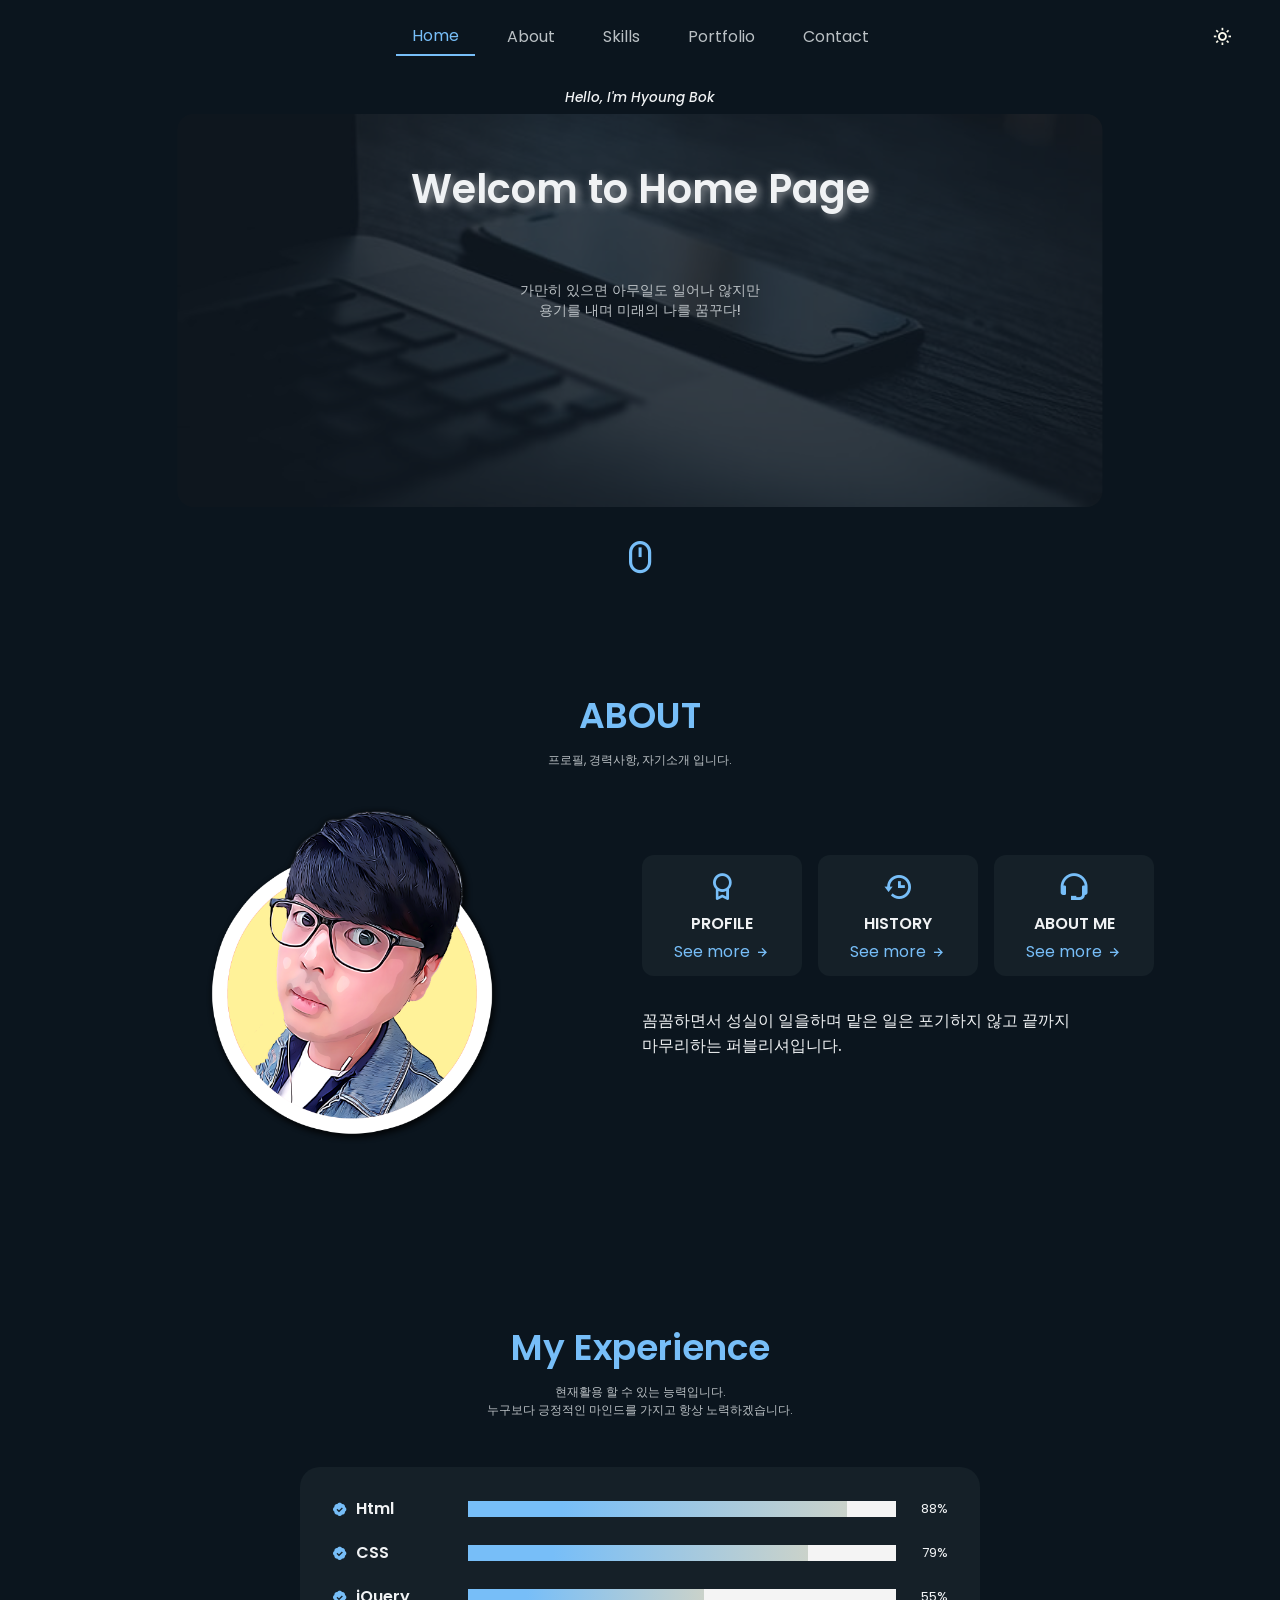
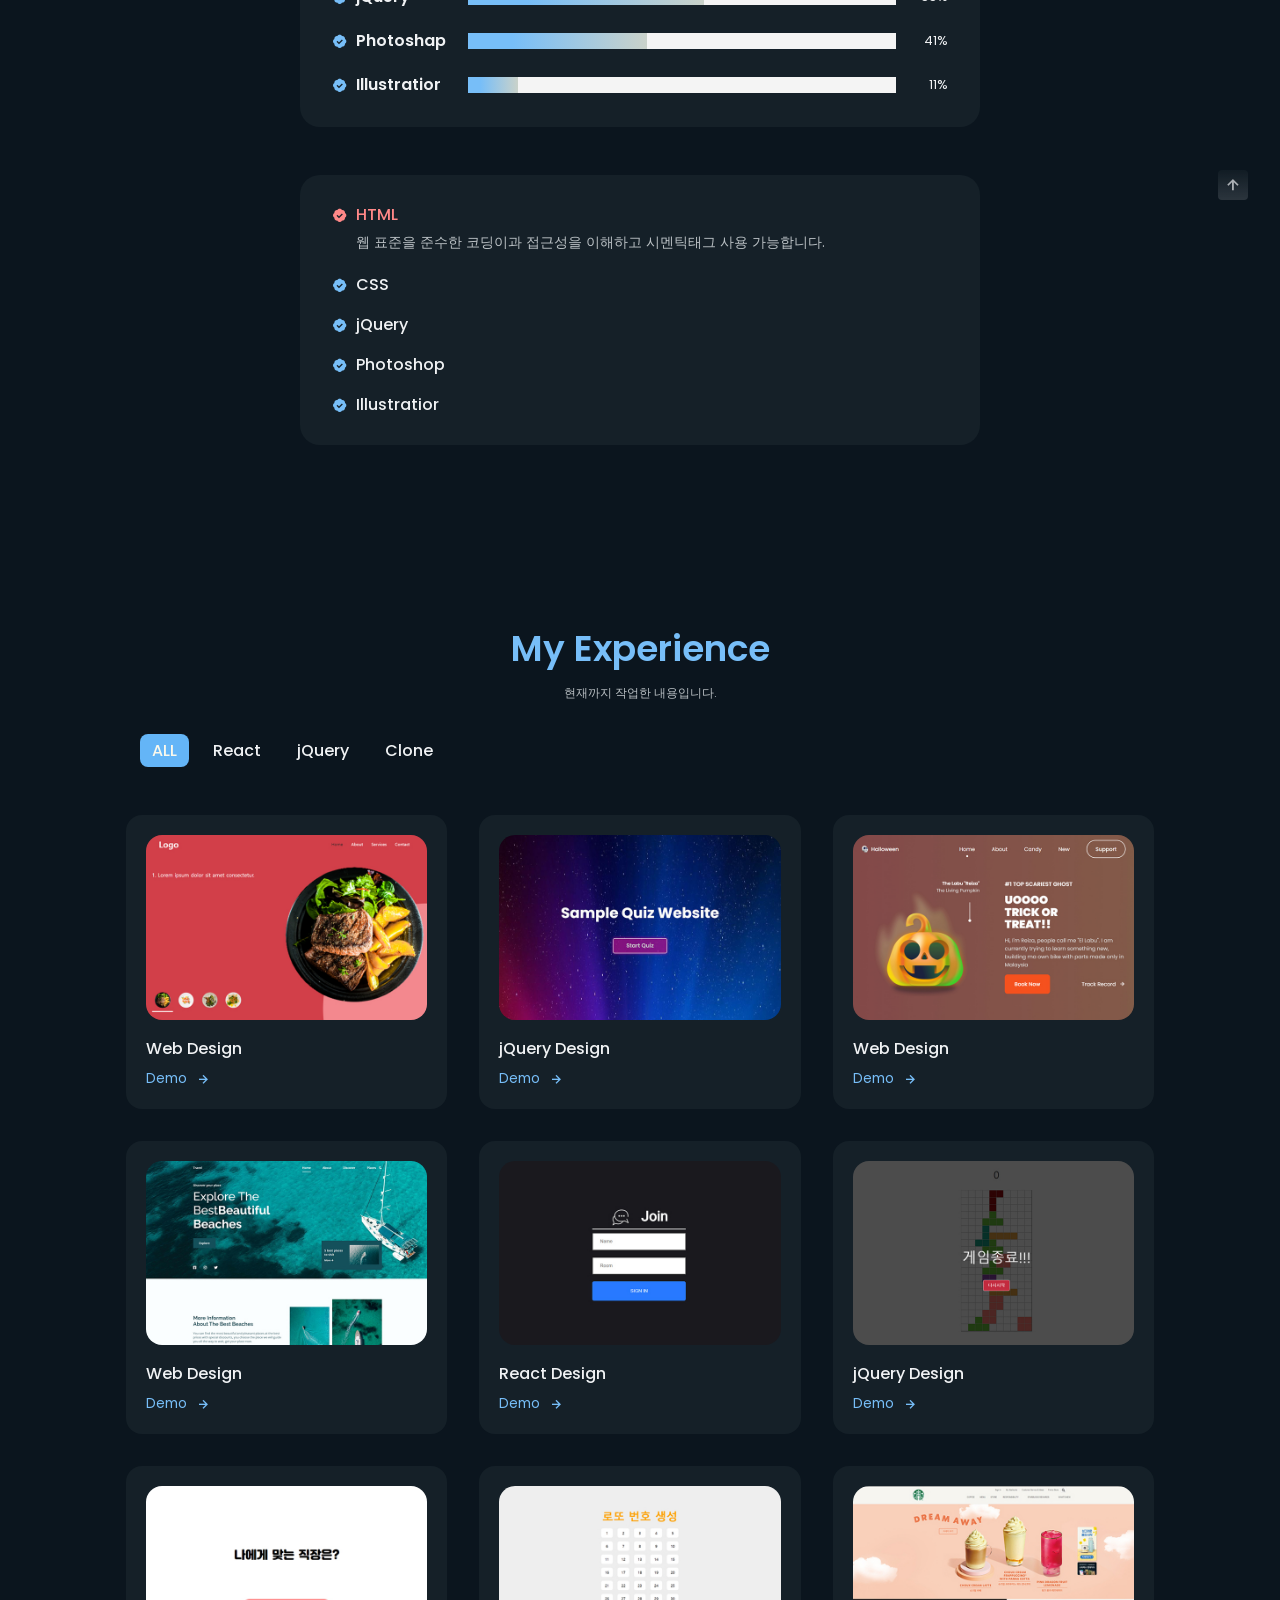
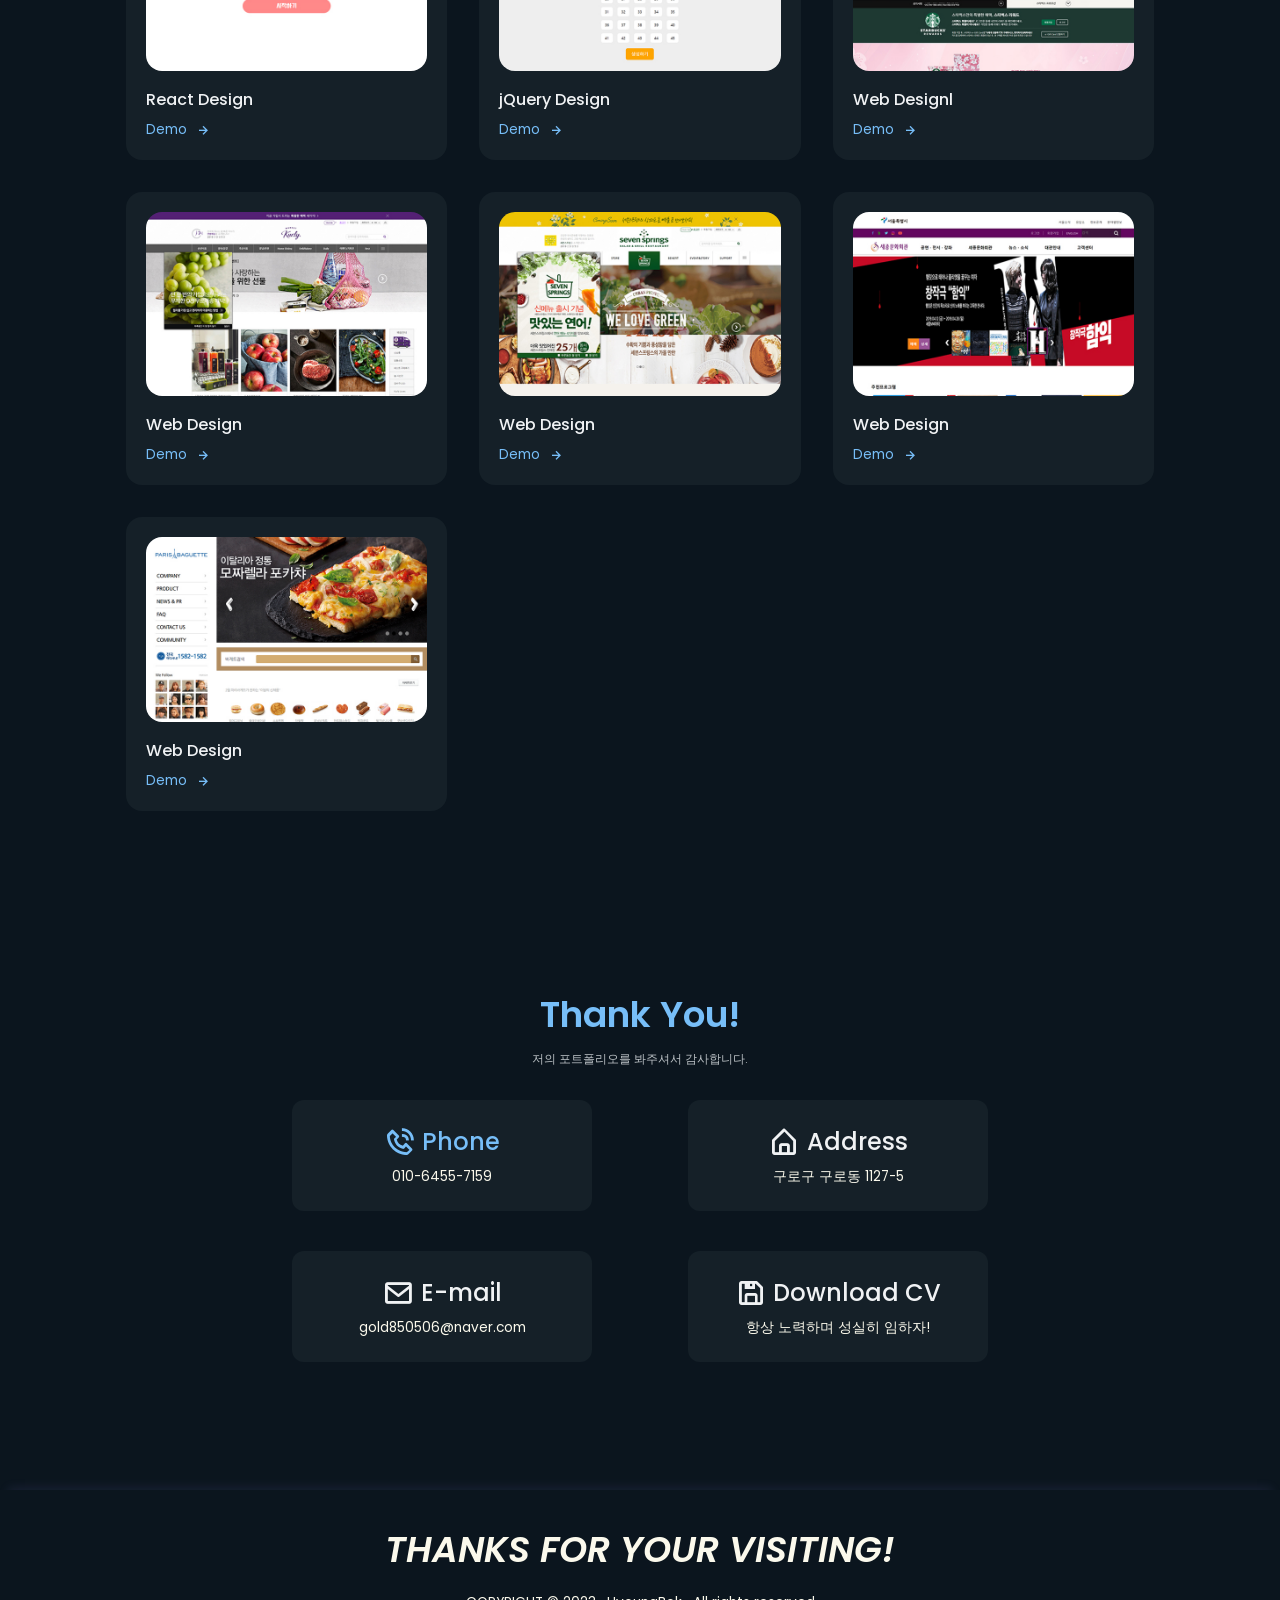
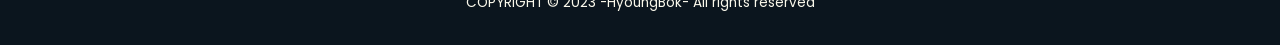
==== commit 7d7ee095: "first commit" ====
--- a/index.html
+++ b/index.html
@@ -152,6 +152,12 @@
 											<li class="about_modal_item">
 												<i class='bx bx-check about_modal_icon'></i>
 												<p class="about_modal_info">
+													<b>2022. 11 ~ 2023. 12</b>미림미디어랩 (교육 콘텐츠 웹 퍼블리싱(Html, Css, 이미지 수정))
+												</p>
+											</li>
+											<li class="about_modal_item">
+												<i class='bx bx-check about_modal_icon'></i>
+												<p class="about_modal_info">
 													<b>2022. 05 ~ 2023. 07</b>하이웹솔루션 (웹 퍼블리싱)
 												</p>
 											</li>
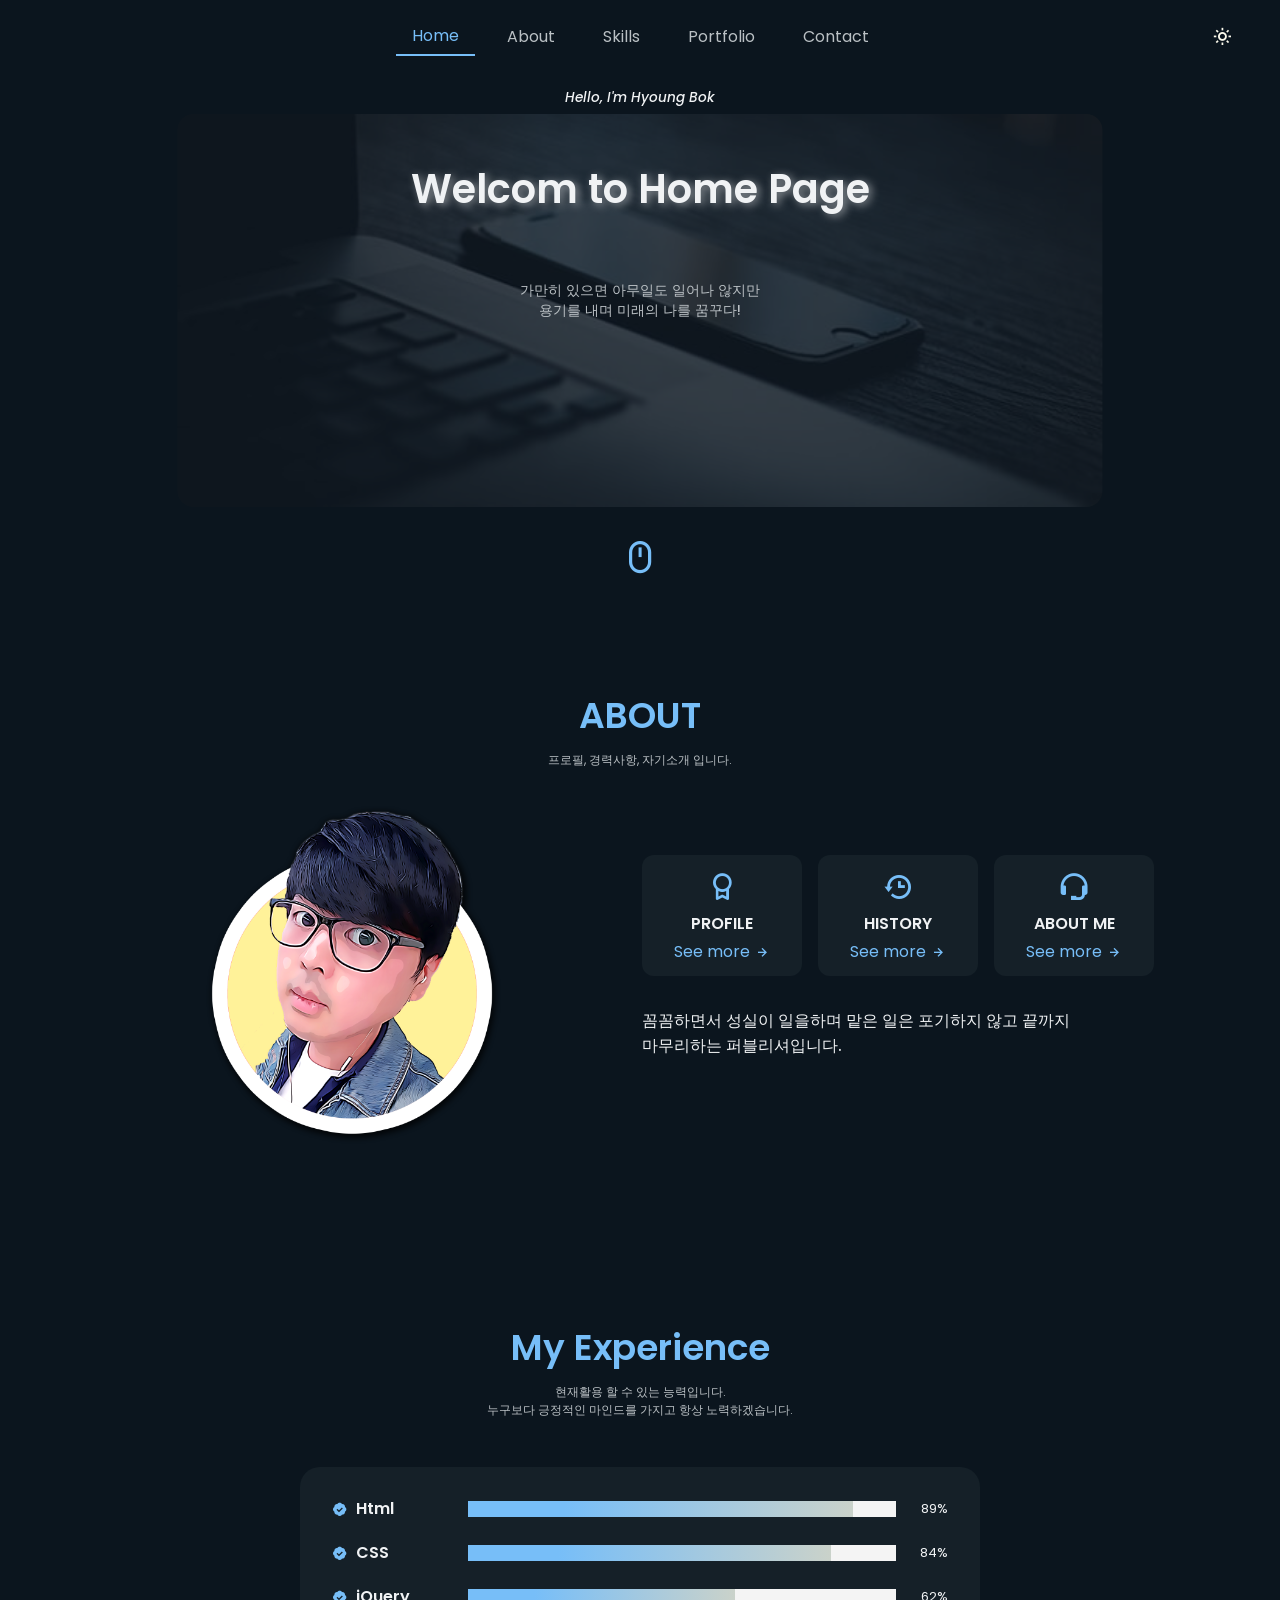
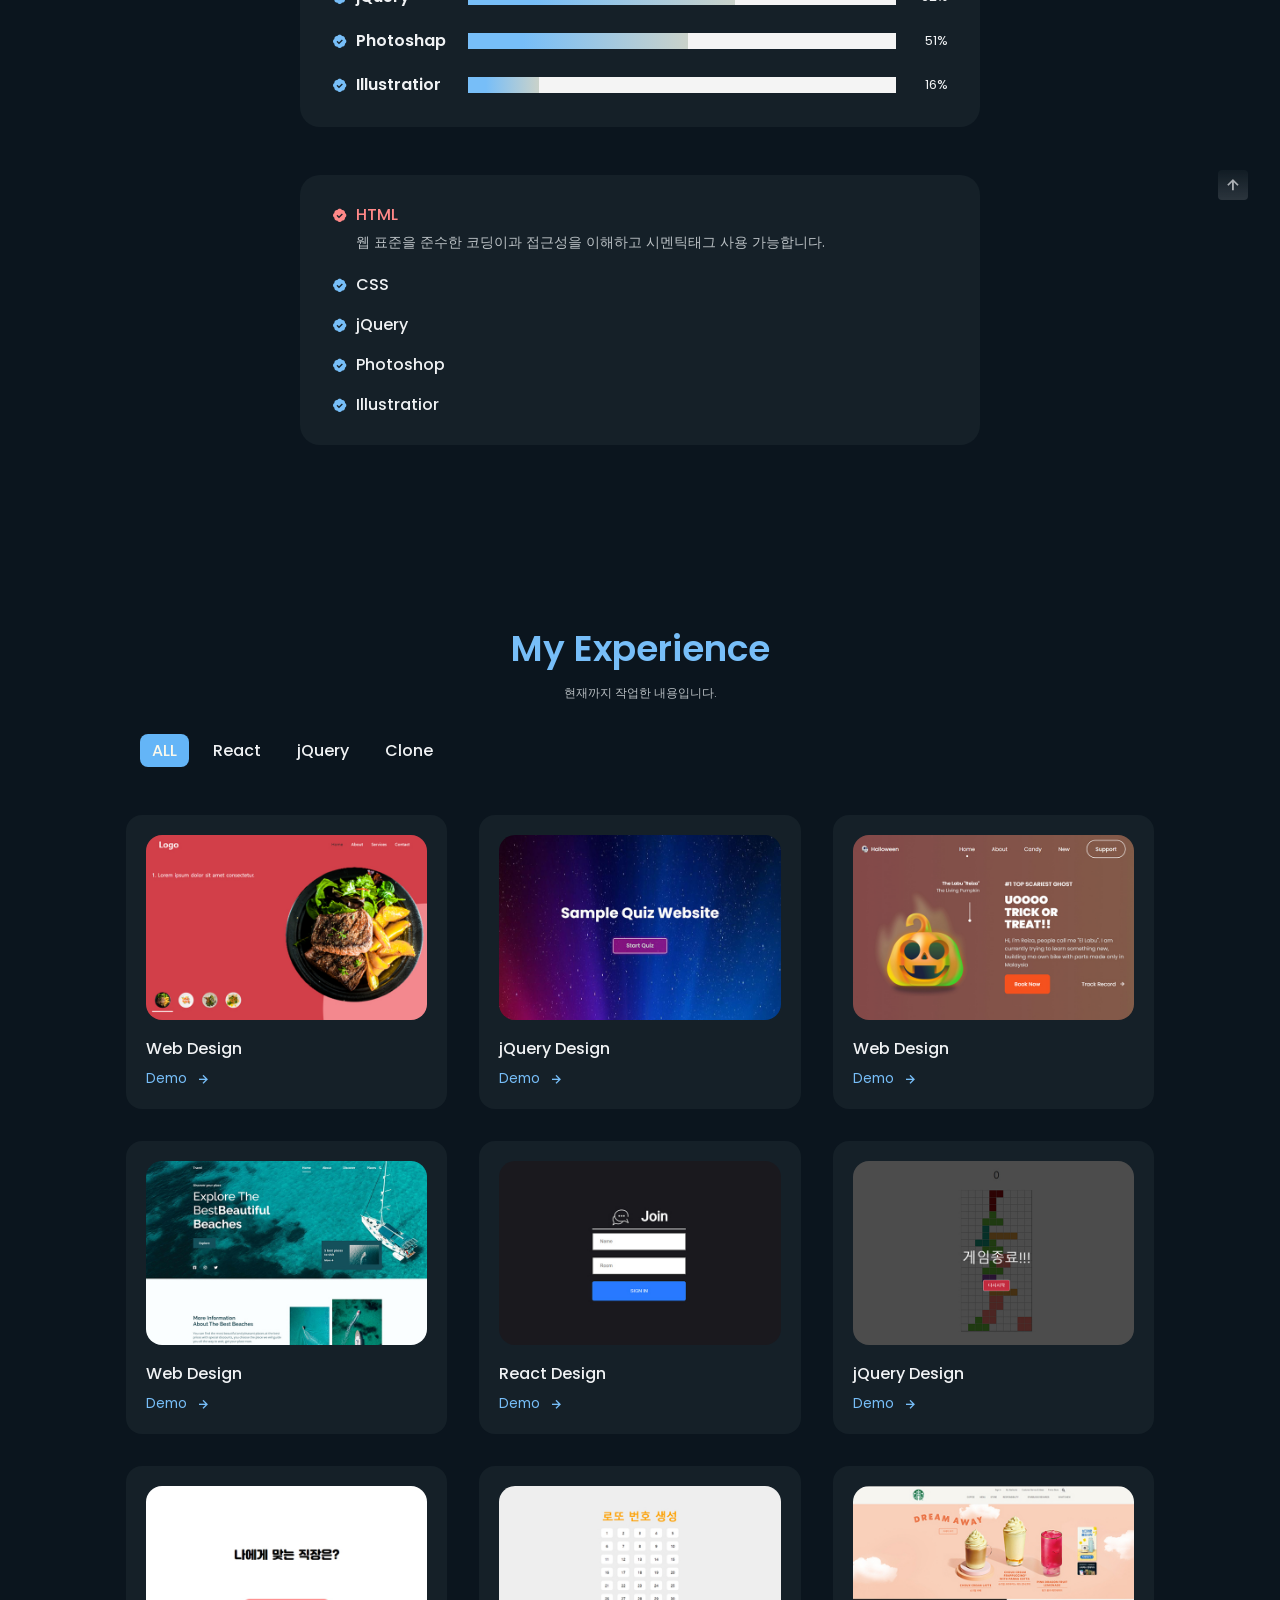
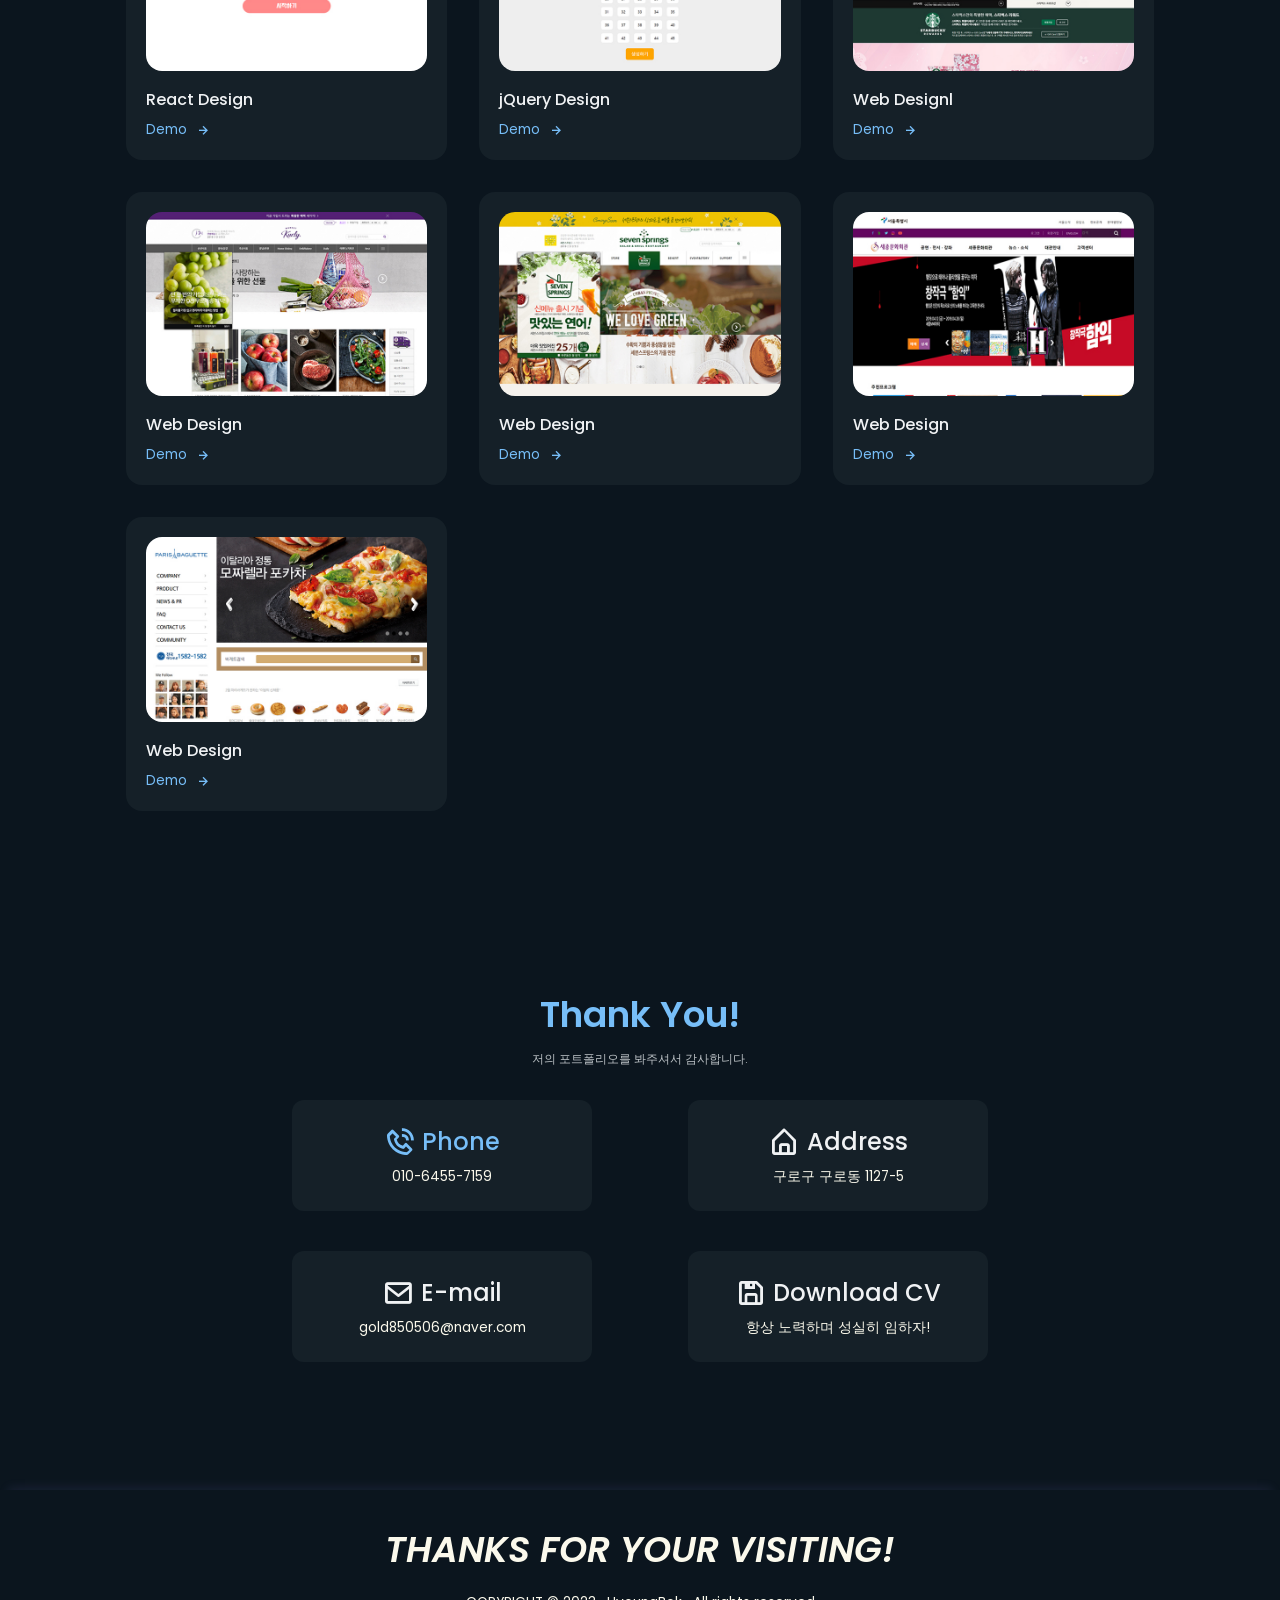
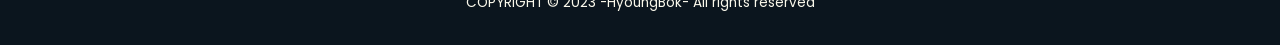
==== commit c6b5aa76: "first commit" ====
--- a/index.html
+++ b/index.html
@@ -152,7 +152,7 @@
 											<li class="about_modal_item">
 												<i class='bx bx-check about_modal_icon'></i>
 												<p class="about_modal_info">
-													<b>2022. 11 ~ 2023. 12</b>미림미디어랩 (교육 콘텐츠 웹 퍼블리싱(Html, Css, 이미지 수정))
+													<b>2022. 11 ~ 2024. 01</b>미림미디어랩 (교육 콘텐츠 웹 퍼블리싱(Html, Css, 이미지 수정))
 												</p>
 											</li>
 											<li class="about_modal_item">
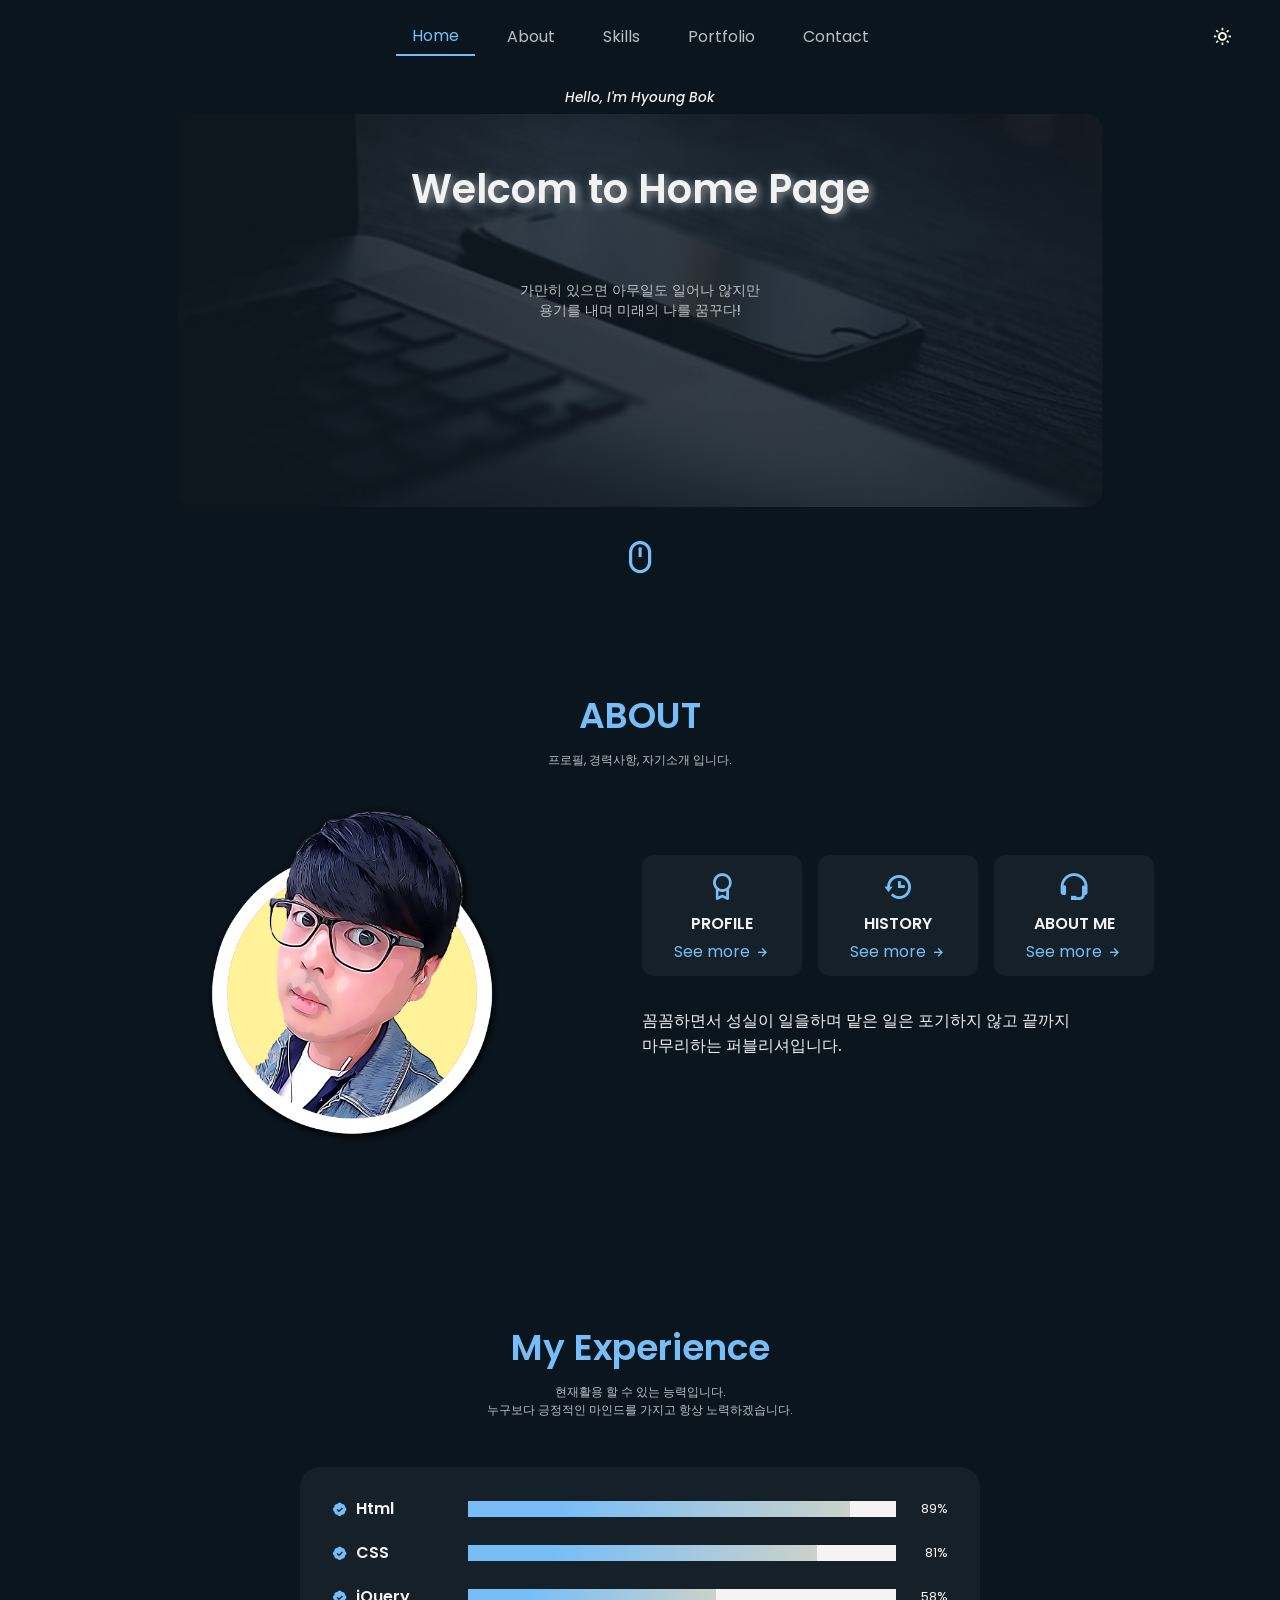
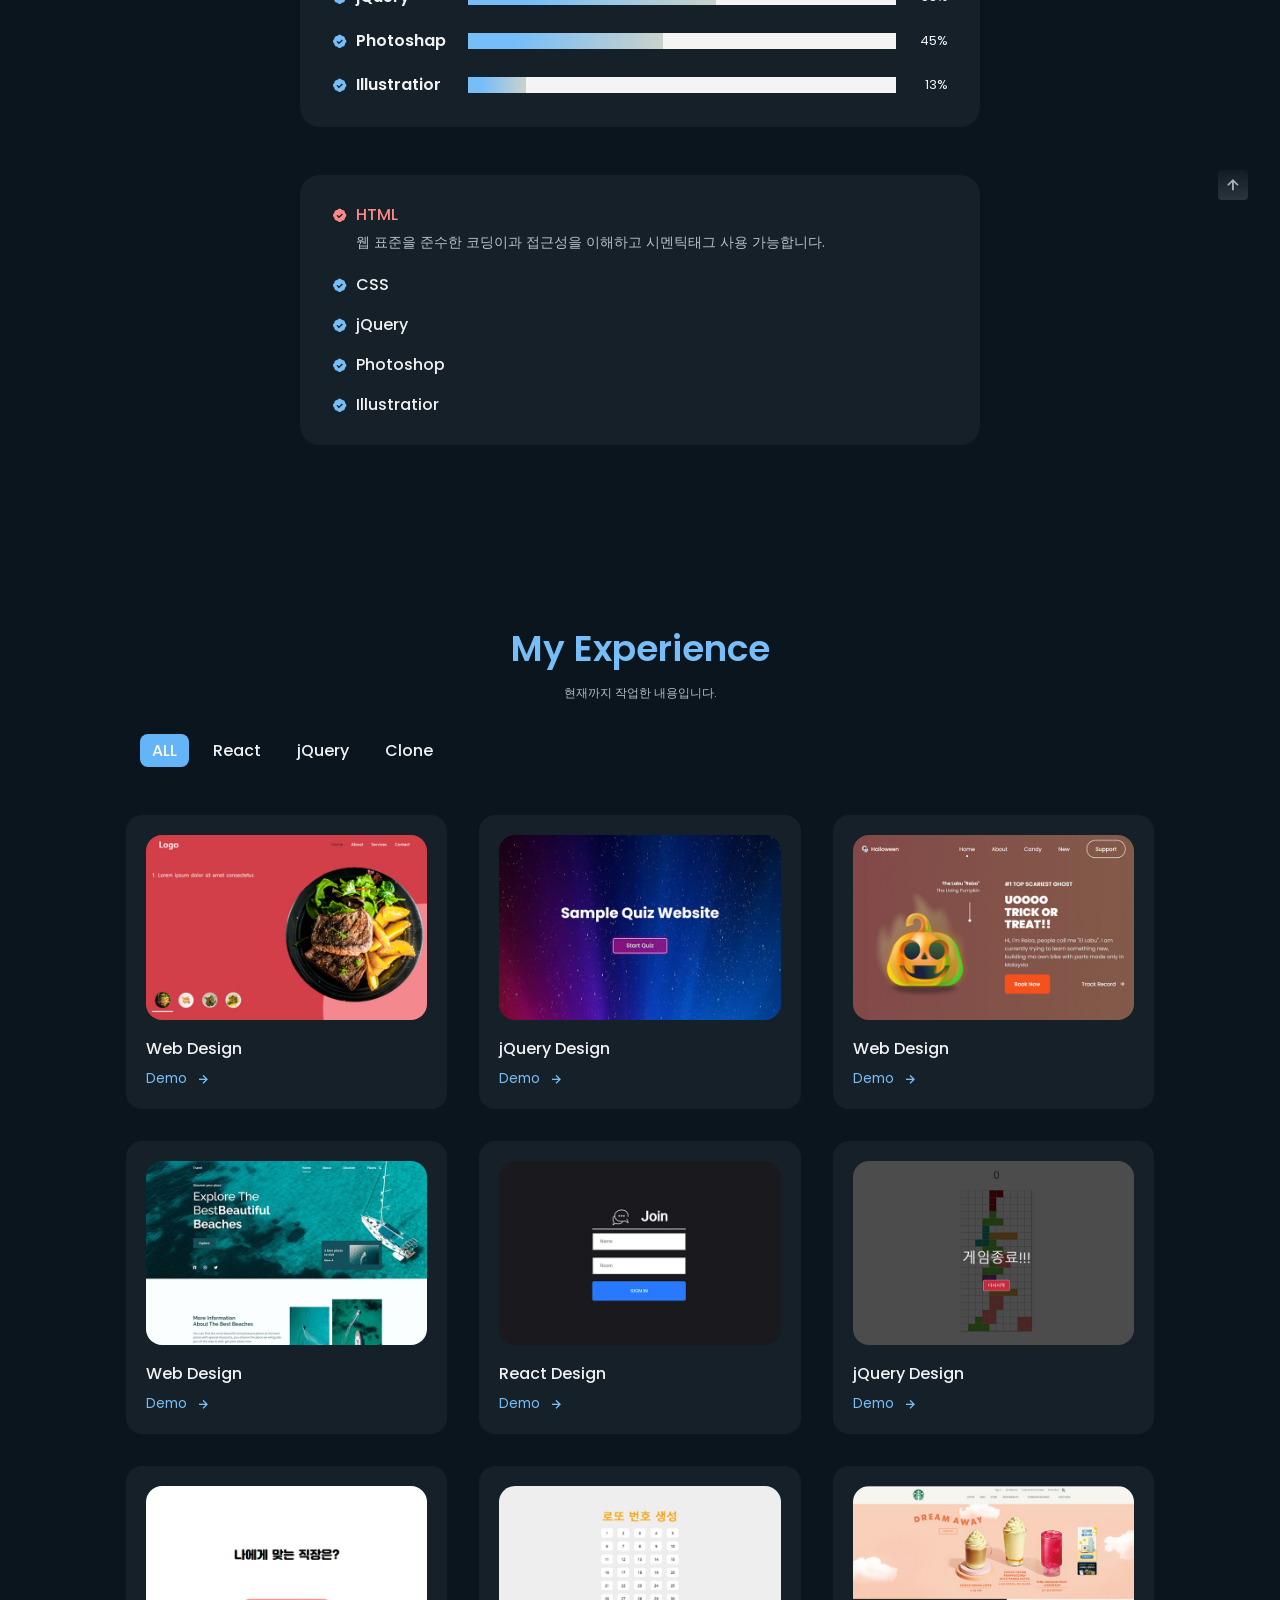
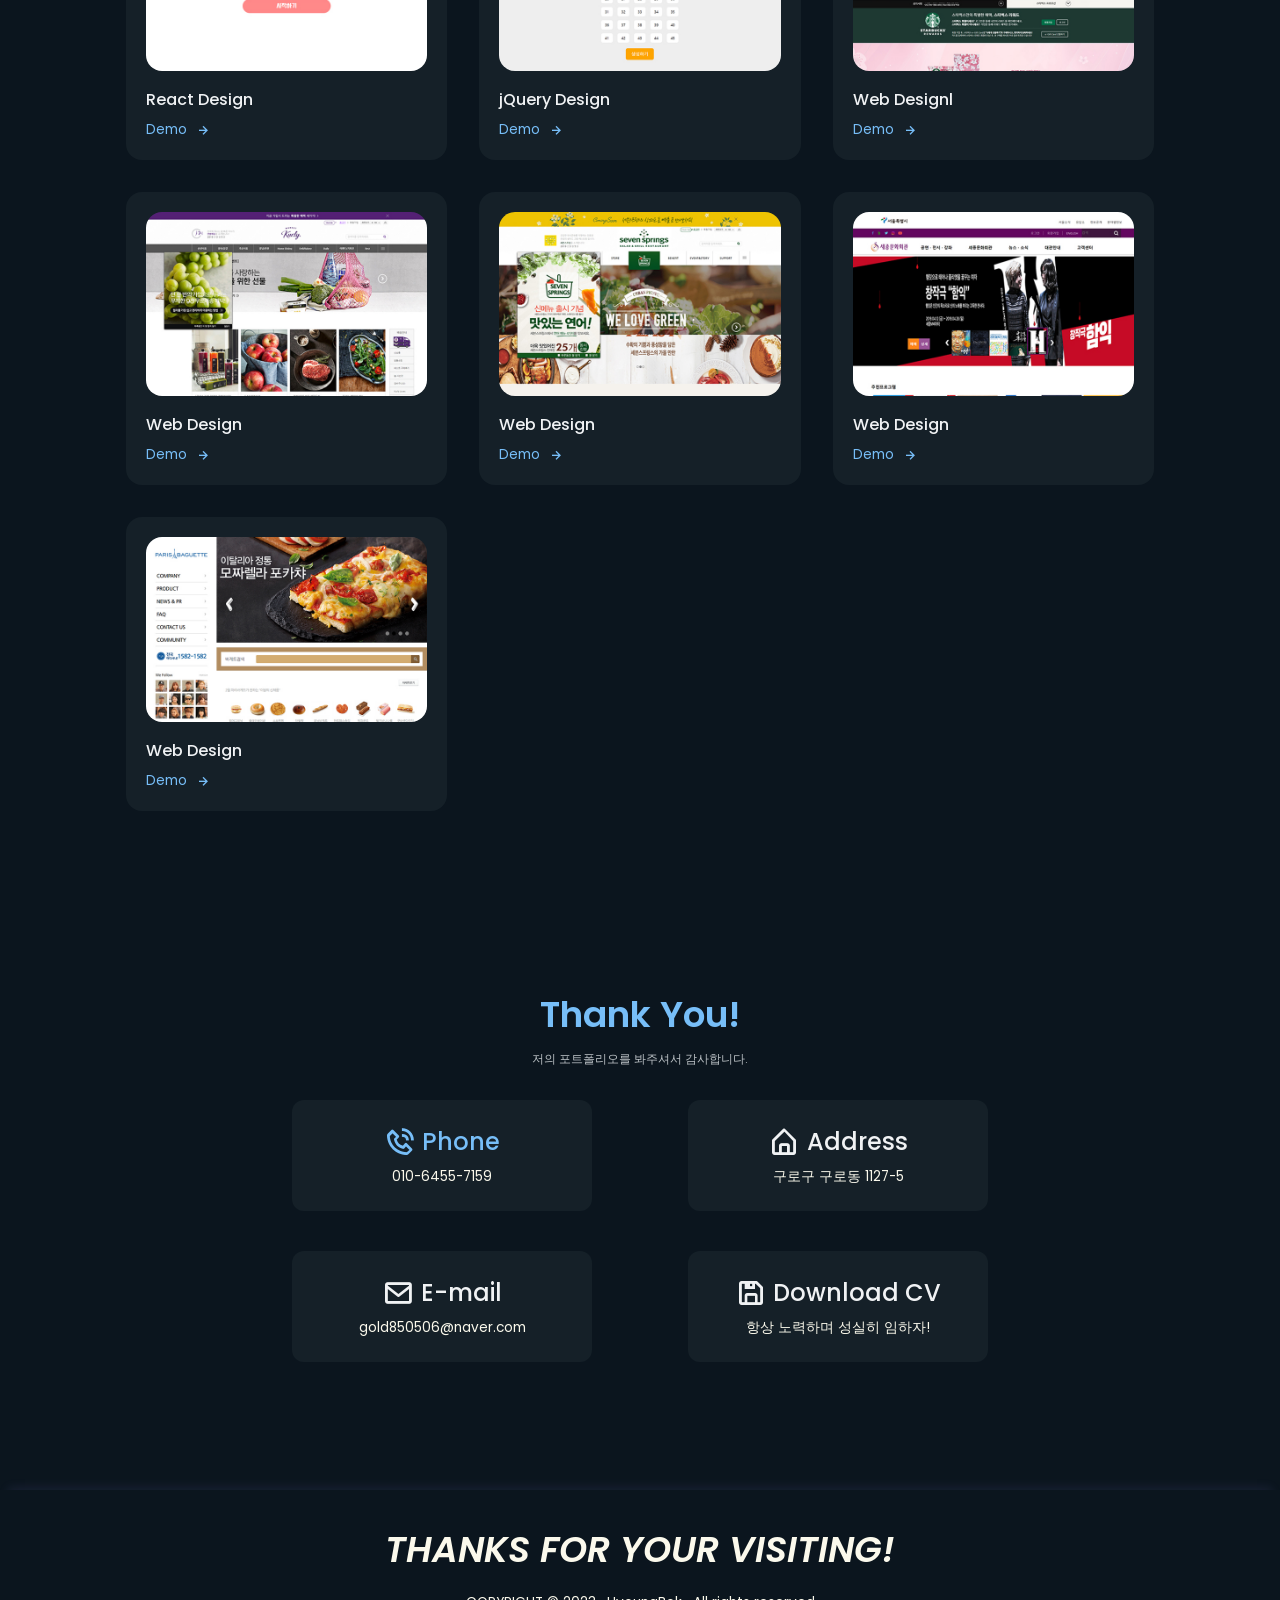
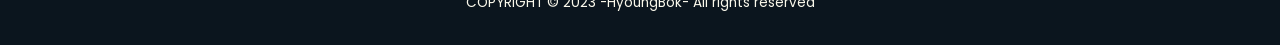
==== commit 225d70bb: "first commit" ====
--- a/index.html
+++ b/index.html
@@ -152,7 +152,7 @@
 											<li class="about_modal_item">
 												<i class='bx bx-check about_modal_icon'></i>
 												<p class="about_modal_info">
-													<b>2022. 11 ~ 2024. 01</b>미림미디어랩 (교육 콘텐츠 웹 퍼블리싱(Html, Css, 이미지 수정))
+													<b>2023. 11 ~ 2024. 01</b>미림미디어랩 (교육 콘텐츠 웹 퍼블리싱(Html, Css, 이미지 수정))
 												</p>
 											</li>
 											<li class="about_modal_item">
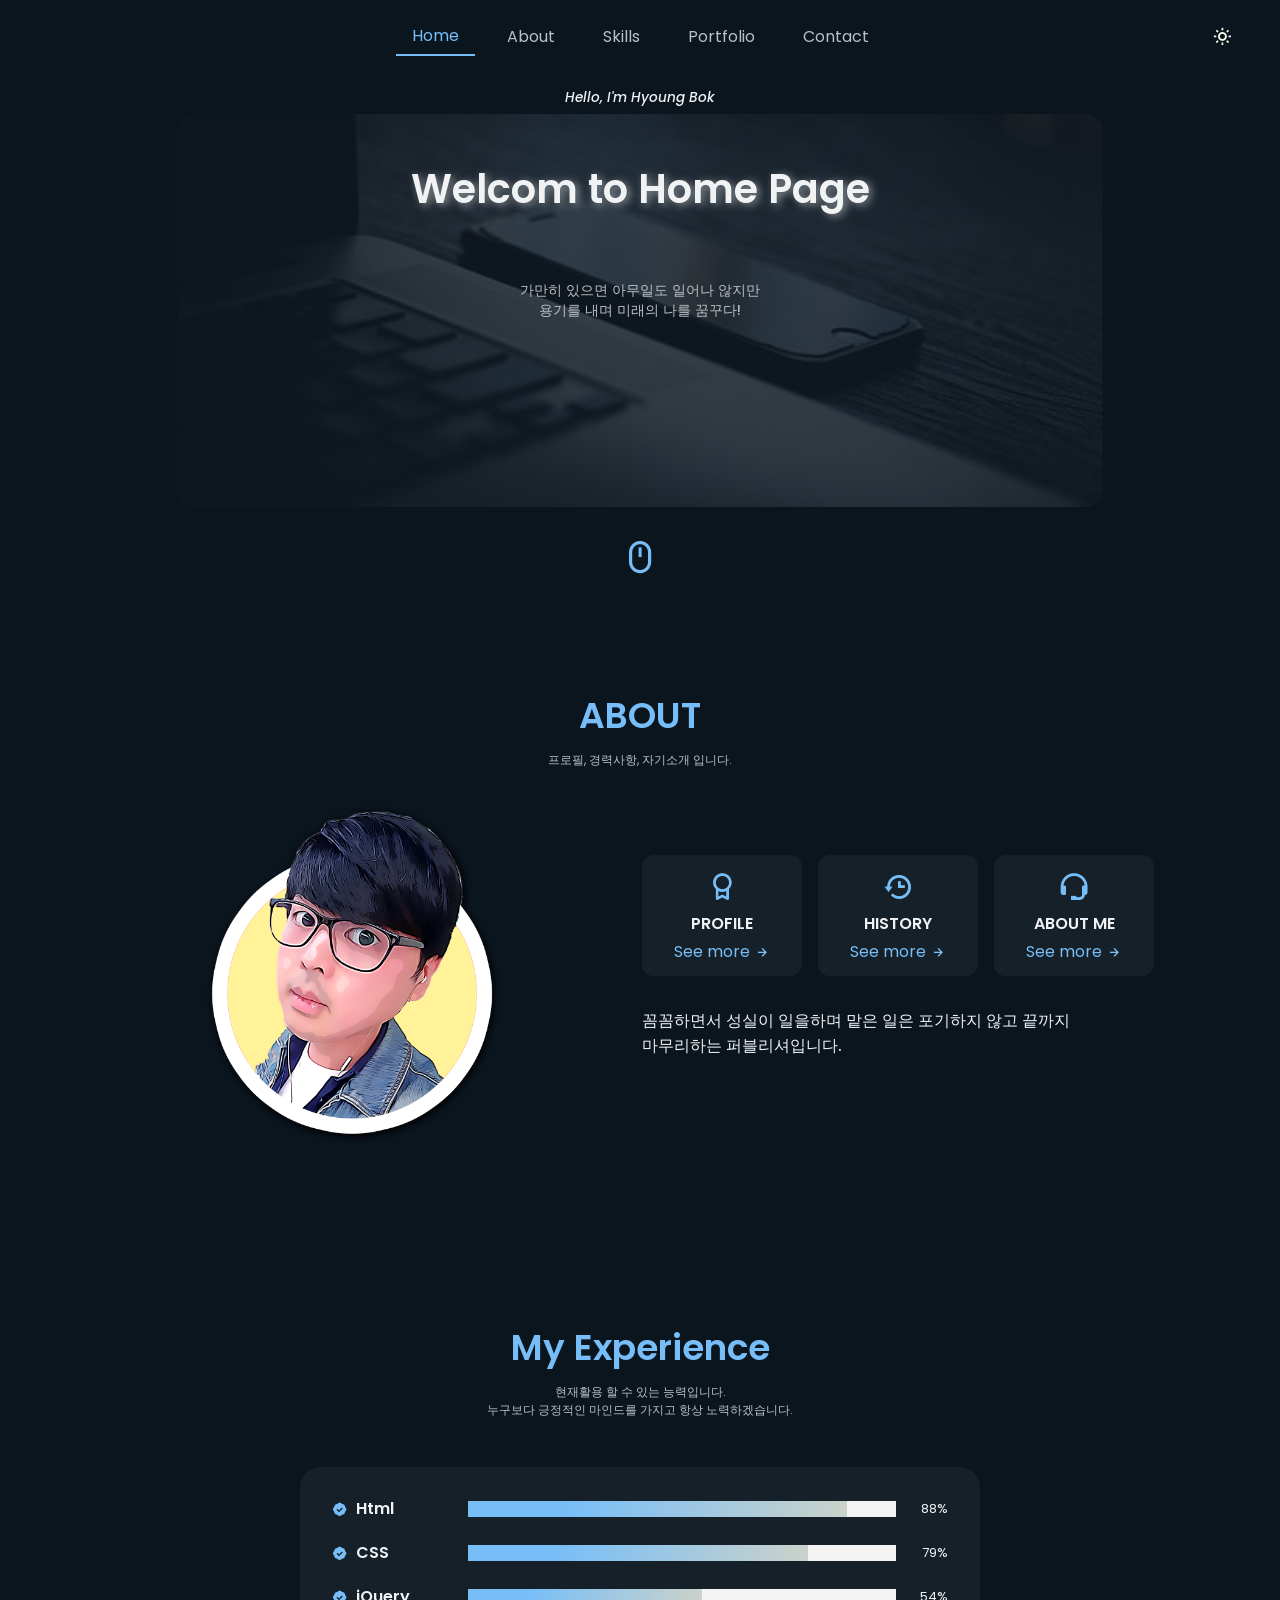
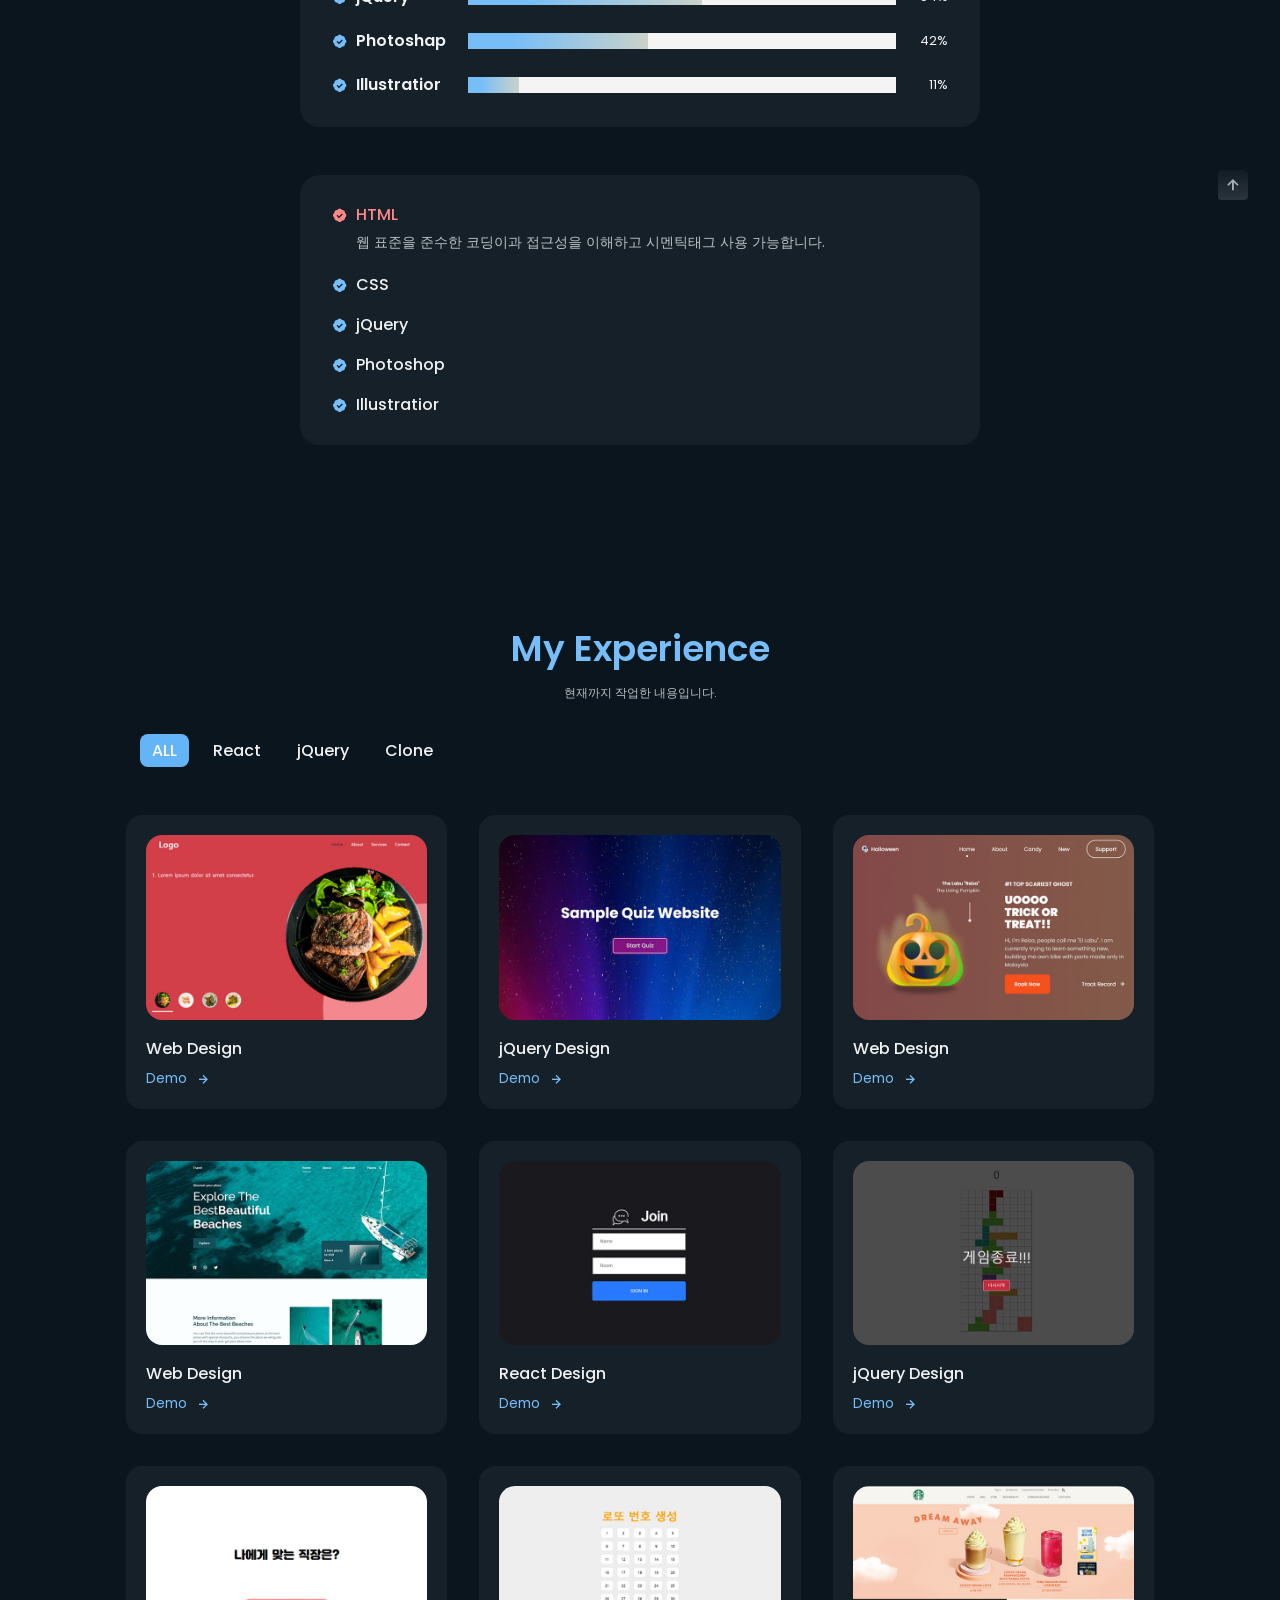
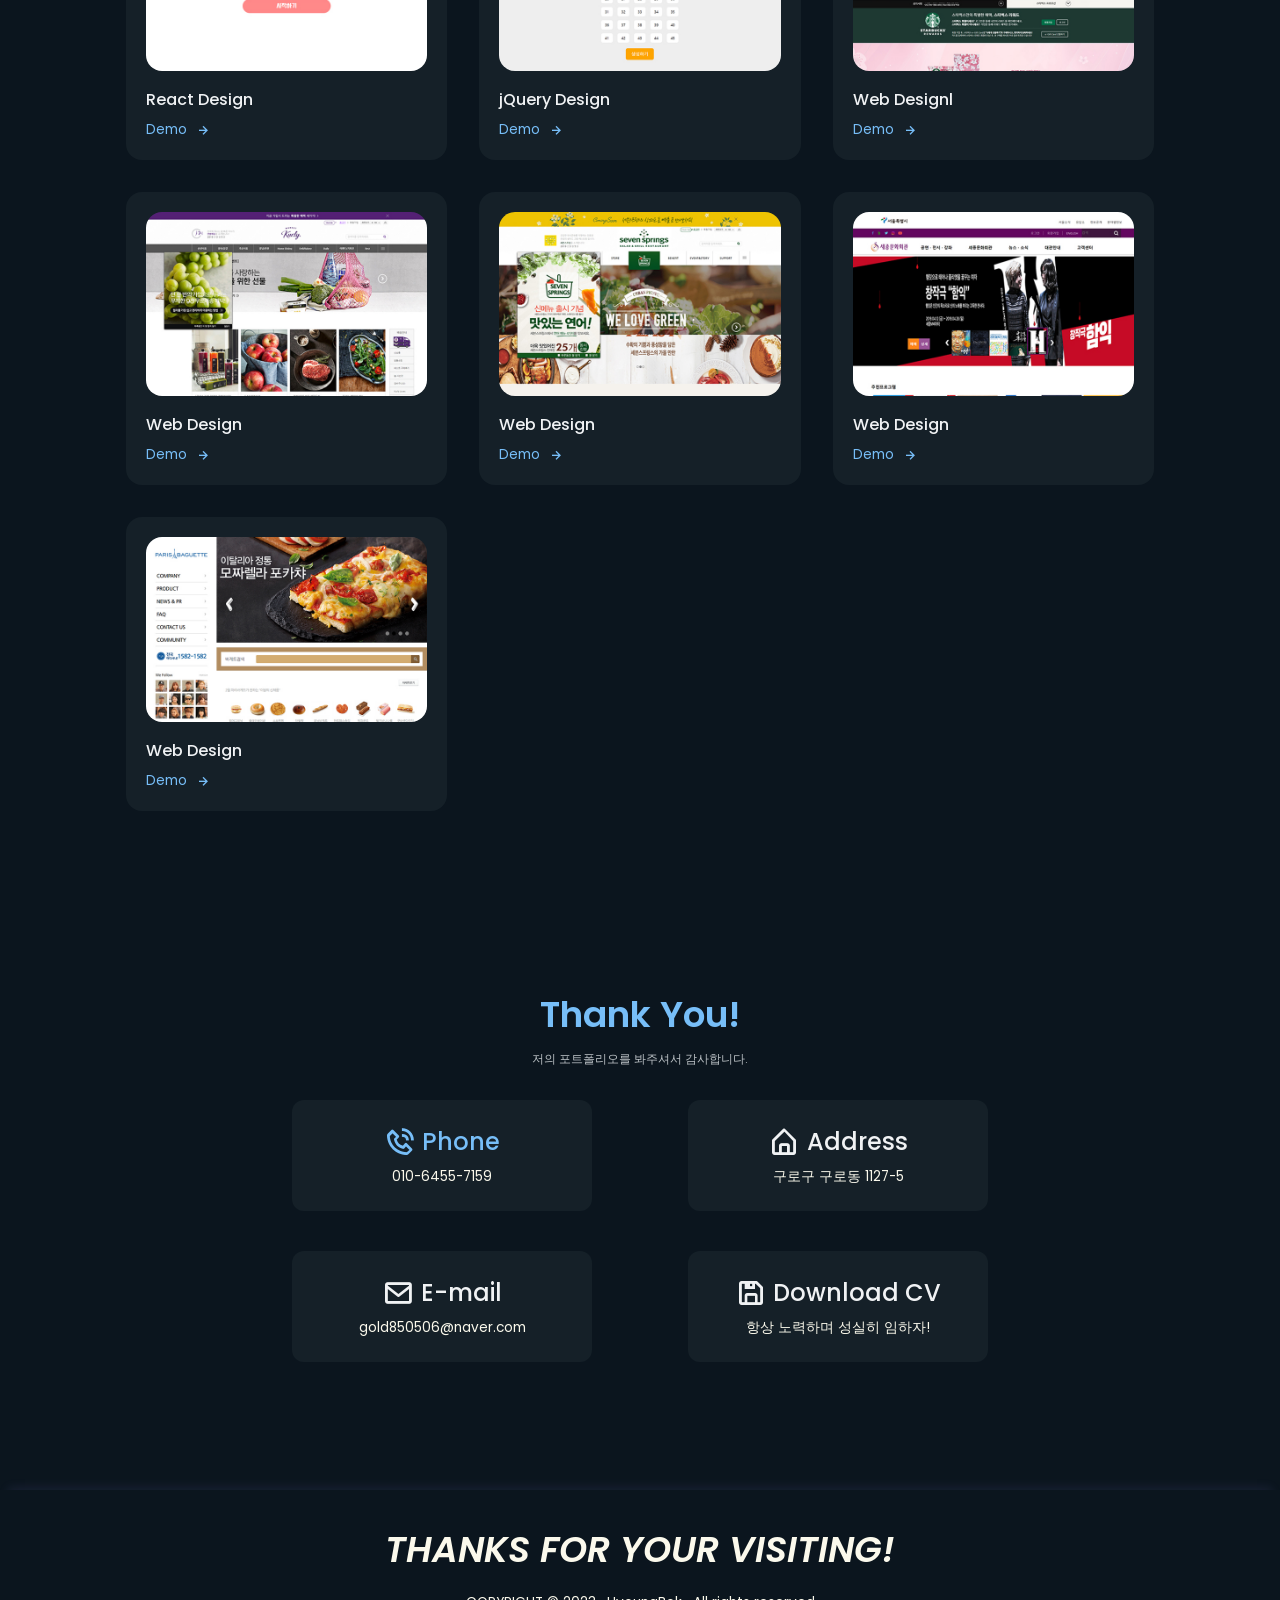
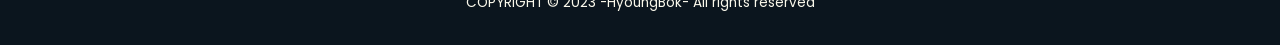
==== commit 8c7cf32a: "first commit" ====
--- a/index.html
+++ b/index.html
@@ -94,8 +94,10 @@
 								
 								<div class="about_modal">
 									<div class="about_modal_content">
-										<i class='bx bx-x about_modal_close'></i>
-										<h3 class="about_modal_title">PROFILE</h3>
+										<div class="about_header">
+											<i class='bx bx-x about_modal_close'></i>
+											<div class="about_modal_title">PROFILE</div>
+										</div>
 										<ul class="about_modal_list">
 											<li class="about_modal_item">
 												<i class='bx bx-check about_modal_icon'></i>
@@ -146,8 +148,10 @@
 								
 								<div class="about_modal">
 									<div class="about_modal_content">
-										<i class='bx bx-x about_modal_close'></i>
-										<h3 class="about_modal_title">HISTORY</h3>
+										<div class="about_header">
+											<i class='bx bx-x about_modal_close'></i>
+											<div class="about_modal_title">HISTORY</div>
+										</div>
 										<ul class="about_modal_list">
 											<li class="about_modal_item">
 												<i class='bx bx-check about_modal_icon'></i>
@@ -212,9 +216,11 @@
 
 								<div class="about_modal">
 									<div class="about_modal_content">
-										<i class='bx bx-x about_modal_close'></i>
-
-										<div class="about_modal_title">ABOUT ME</div>
+										
+										<div class="about_header">
+											<i class='bx bx-x about_modal_close'></i>
+											<div class="about_modal_title">ABOUT ME</div>
+										</div>
 
 										<ul class="about_modal_list">
 											<li class="about_modal_item">
